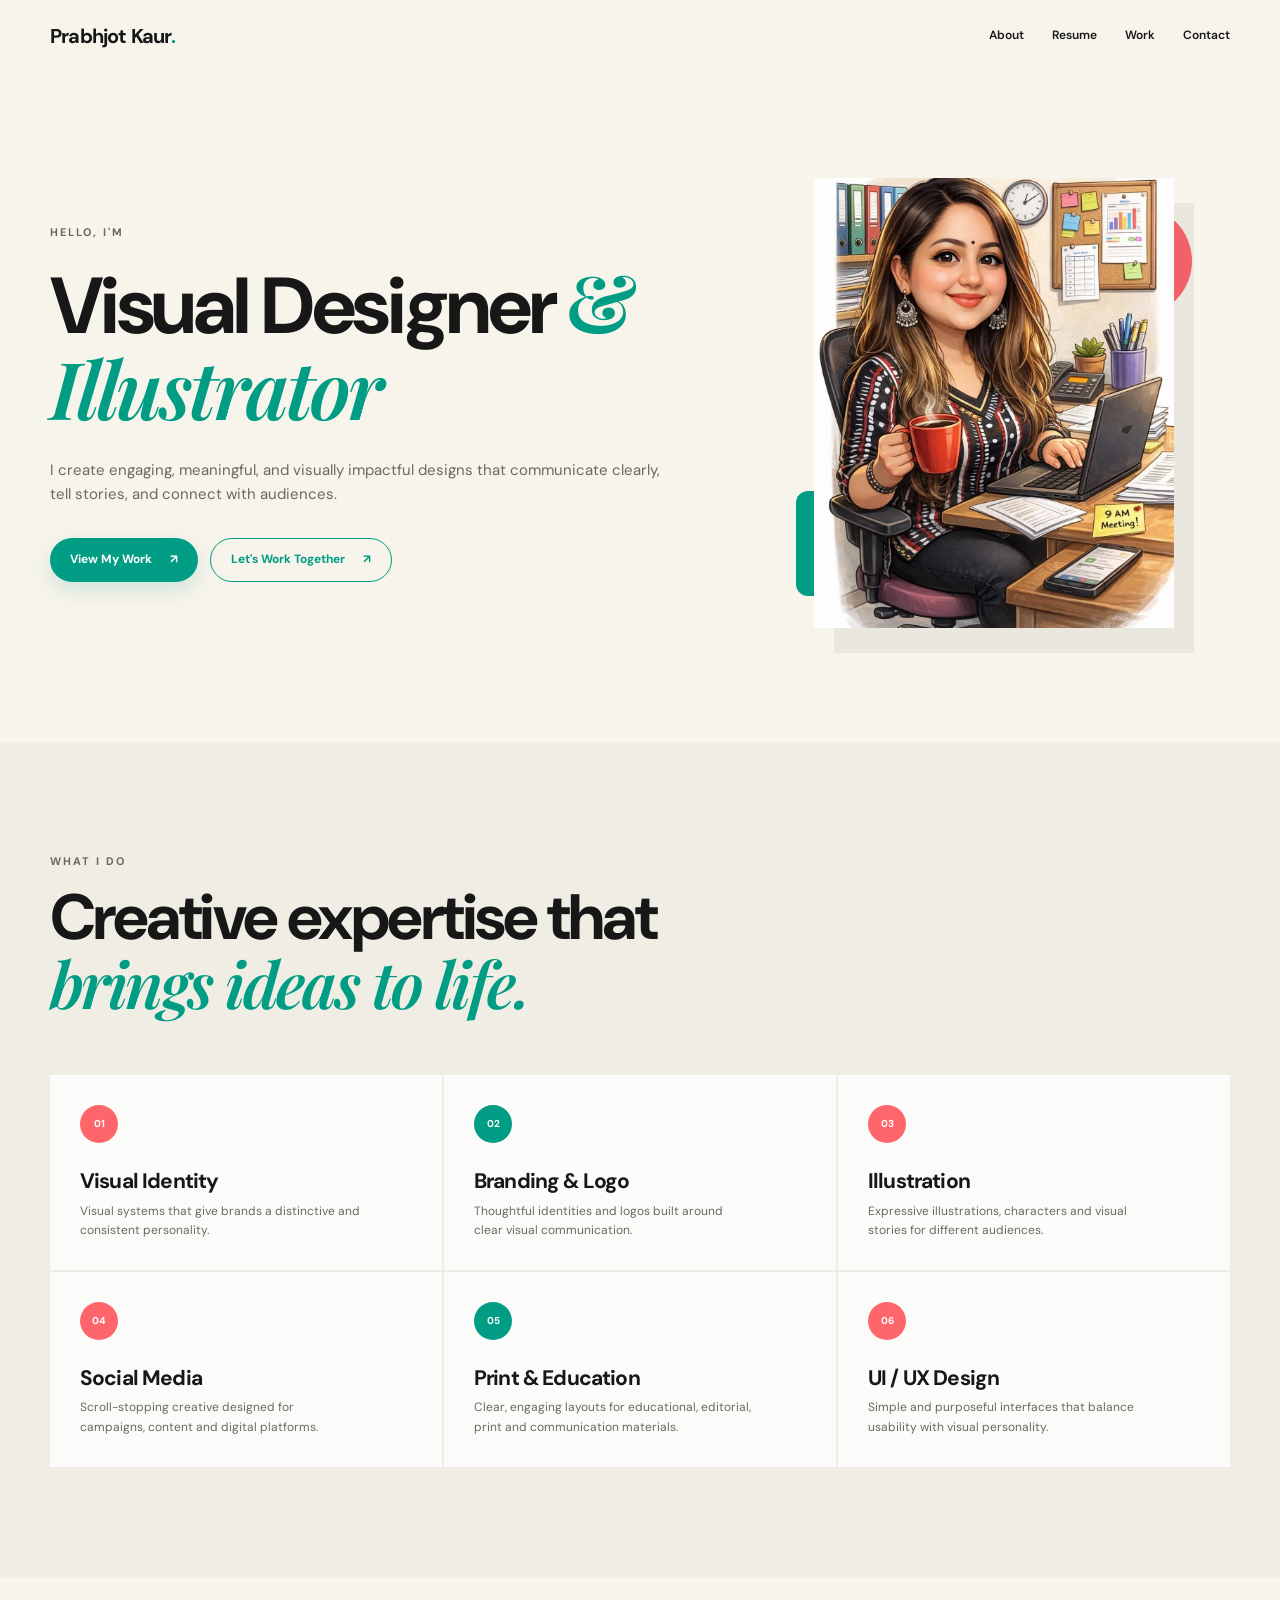
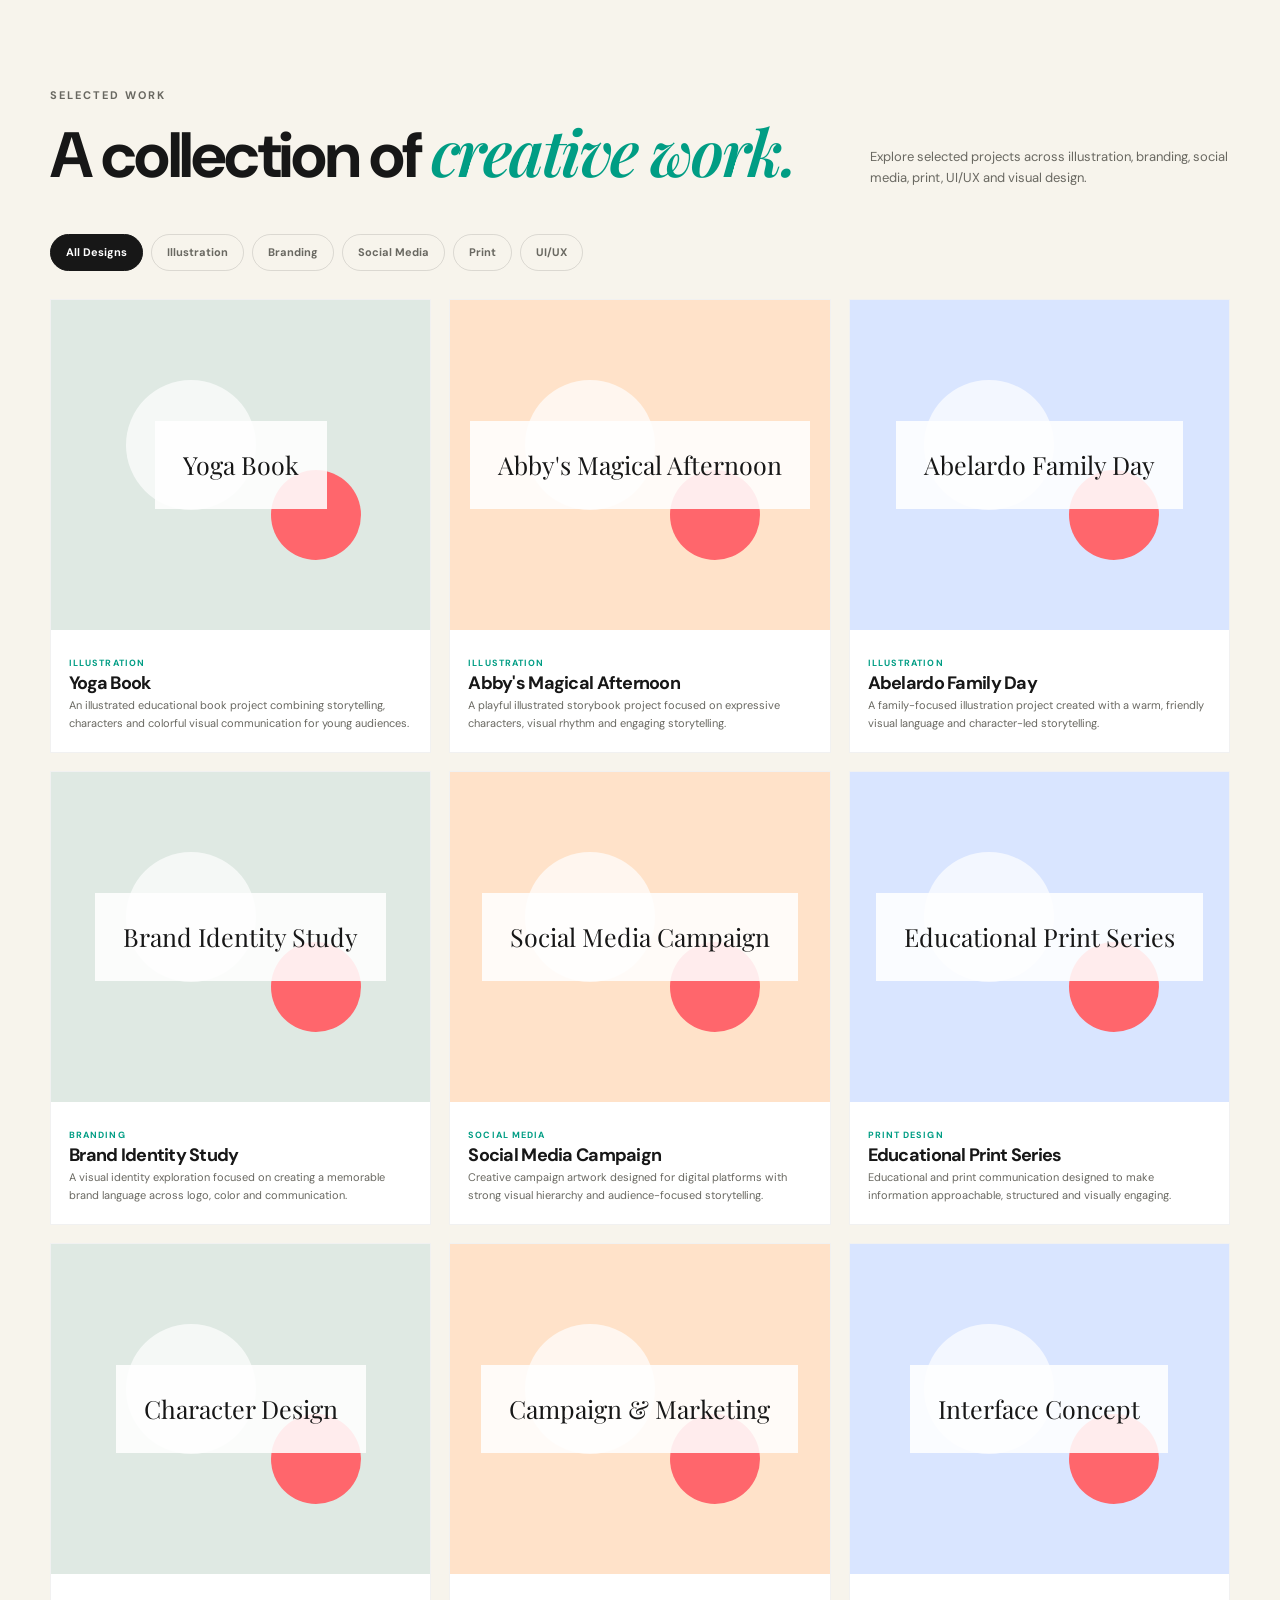
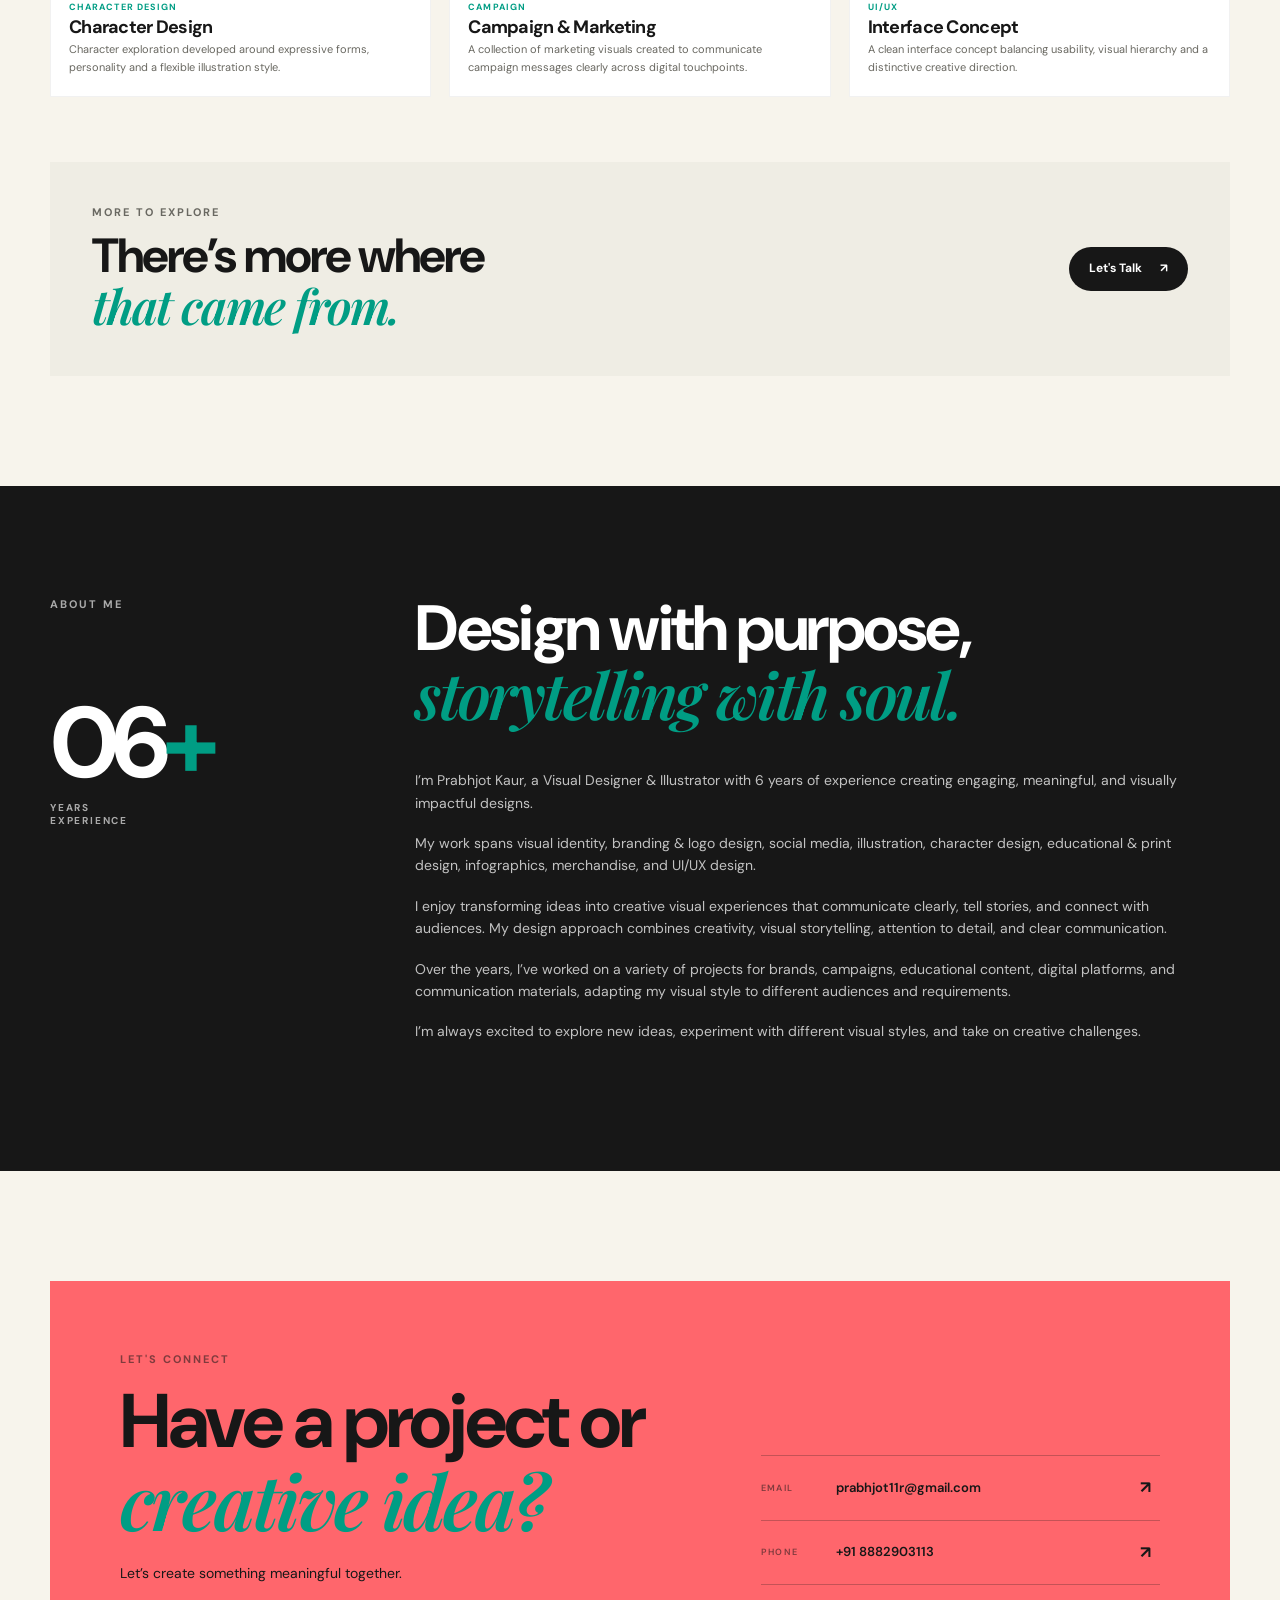
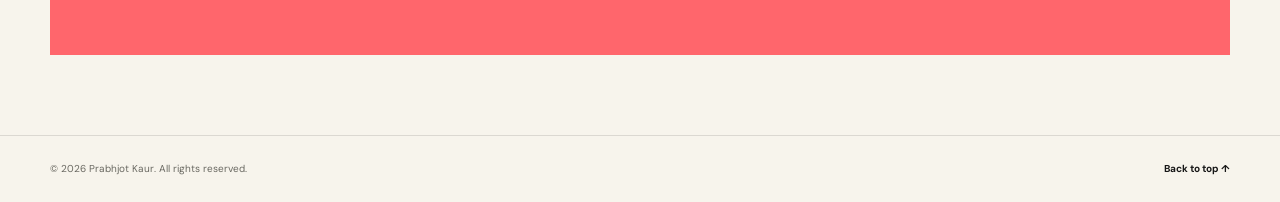
==== index.html @ 774aa6bb "Remove original image and PDF assets" ====
<!doctype html>
<html lang="en">
  <head>
    <meta charset="UTF-8" />
    <meta name="viewport" content="width=device-width, initial-scale=1.0" />
    <meta
      name="description"
      content="Prabhjot Kaur — Visual Designer & Illustrator with 6 years of experience in branding, illustration, social media, print and UI/UX design."
    />
    <meta name="theme-color" content="#f7f4ec" />
    <title>Prabhjot Kaur — Visual Designer & Illustrator</title>
    <link rel="preconnect" href="https://fonts.googleapis.com" />
    <link rel="preconnect" href="https://fonts.gstatic.com" crossorigin />
    <link
      href="https://fonts.googleapis.com/css2?family=DM+Sans:wght@400;500;600;700&family=Playfair+Display:ital,wght@0,600;0,700;1,600;1,700&display=swap"
      rel="stylesheet"
    />
    <link rel="stylesheet" href="css/style.css" />
  </head>
  <body>
    <header class="site-header" id="">
      <div class="container nav-wrap">
        <a class="brand" href="/" aria-label="Prabhjot Kaur home"
          >Prabhjot Kaur<span>.</span></a
        >
        <button
          class="menu-toggle"
          aria-label="Open menu"
          aria-expanded="false"
        >
          <span></span><span></span>
        </button>
        <nav class="main-nav" aria-label="Main navigation">
          <a href="#about">About</a>
          <a href="#services">Resume</a>
          <a href="portfolio.html">Work</a>
          <a href="#contact">Contact</a>
        </nav>
      </div>
    </header>

    <main>
      <section class="hero" id="top">
        <div class="container hero-grid">
          <div class="hero-copy reveal">
            <p class="eyebrow">HELLO, I'M</p>
            <h1>
              Visual Designer <span>&amp;</span><br /><em>Illustrator</em>
            </h1>
            <p class="hero-lead">
              I create engaging, meaningful, and visually impactful designs that
              communicate clearly, tell stories, and connect with audiences.
            </p>
            <div class="hero-actions">
              <a class="btn btn-primary" href="#work"
                >View My Work <span>↗</span></a
              >
              <a class="btn btn-outline" href="#contact"
                >Let's Work Together <span>↗</span></a
              >
            </div>
          </div>

          <div class="hero-art reveal">
            <div class="art-shape art-circle"></div>
            <div class="art-shape art-square"></div>
            <div class="art-frame">
              <div class="portrait-placeholder">
                <img
                  src="./assets/images/Other/self-image.webp"
                  alt="Prabhjot Kaur"
                  class="hero-profile-image"
                />
              </div>
            </div>
          </div>
        </div>
      </section>

      <section class="services section" id="services">
        <div class="container">
          <div class="section-heading reveal">
            <p class="eyebrow">WHAT I DO</p>
            <h2>Creative expertise that<br /><em>brings ideas to life.</em></h2>
          </div>
          <div class="service-grid">
            <article class="service-card reveal">
              <div class="service-icon">01</div>
              <h3>Visual Identity</h3>
              <p>
                Visual systems that give brands a distinctive and consistent
                personality.
              </p>
            </article>
            <article class="service-card reveal">
              <div class="service-icon">02</div>
              <h3>Branding &amp; Logo</h3>
              <p>
                Thoughtful identities and logos built around clear visual
                communication.
              </p>
            </article>
            <article class="service-card reveal">
              <div class="service-icon">03</div>
              <h3>Illustration</h3>
              <p>
                Expressive illustrations, characters and visual stories for
                different audiences.
              </p>
            </article>
            <article class="service-card reveal">
              <div class="service-icon">04</div>
              <h3>Social Media</h3>
              <p>
                Scroll-stopping creative designed for campaigns, content and
                digital platforms.
              </p>
            </article>
            <article class="service-card reveal">
              <div class="service-icon">05</div>
              <h3>Print &amp; Education</h3>
              <p>
                Clear, engaging layouts for educational, editorial, print and
                communication materials.
              </p>
            </article>
            <article class="service-card reveal">
              <div class="service-icon">06</div>
              <h3>UI / UX Design</h3>
              <p>
                Simple and purposeful interfaces that balance usability with
                visual personality.
              </p>
            </article>
          </div>
        </div>
      </section>

      <section class="work section" id="work">
        <div class="container">
          <div class="work-head reveal">
            <div class="section-heading">
              <p class="eyebrow">SELECTED WORK</p>
              <h2>A collection of <em>creative work.</em></h2>
            </div>
            <p class="work-intro">
              Explore selected projects across illustration, branding, social
              media, print, UI/UX and visual design.
            </p>
          </div>

          <div
            class="filter-bar reveal"
            role="tablist"
            aria-label="Portfolio categories"
          >
            <button class="filter-btn active" data-filter="all">
              All Designs
            </button>
            <button class="filter-btn" data-filter="illustration">
              Illustration
            </button>
            <button class="filter-btn" data-filter="branding">Branding</button>
            <button class="filter-btn" data-filter="social">
              Social Media
            </button>
            <button class="filter-btn" data-filter="print">Print</button>
            <button class="filter-btn" data-filter="uiux">UI/UX</button>
          </div>

          <div class="project-grid" id="projectGrid"></div>

          <div class="more-work">
            <div class="more-work-copy">
              <p class="eyebrow">MORE TO EXPLORE</p>
              <h3>There’s more where<br /><em>that came from.</em></h3>
            </div>
            <a href="#contact" class="btn btn-dark"
              >Let's Talk <span>↗</span></a
            >
          </div>
        </div>
      </section>

      <section class="about section" id="about">
        <div class="container about-grid">
          <div class="about-label reveal">
            <p class="eyebrow">ABOUT ME</p>
            <div class="about-number">
              06<span>+</span><small>YEARS<br />EXPERIENCE</small>
            </div>
          </div>
          <div class="about-copy reveal">
            <h2>Design with purpose,<br /><em>storytelling with soul.</em></h2>
            <p>
              I’m Prabhjot Kaur, a Visual Designer &amp; Illustrator with 6
              years of experience creating engaging, meaningful, and visually
              impactful designs.
            </p>
            <p>
              My work spans visual identity, branding &amp; logo design, social
              media, illustration, character design, educational &amp; print
              design, infographics, merchandise, and UI/UX design.
            </p>
            <p>
              I enjoy transforming ideas into creative visual experiences that
              communicate clearly, tell stories, and connect with audiences. My
              design approach combines creativity, visual storytelling,
              attention to detail, and clear communication.
            </p>
            <p>
              Over the years, I’ve worked on a variety of projects for brands,
              campaigns, educational content, digital platforms, and
              communication materials, adapting my visual style to different
              audiences and requirements.
            </p>
            <p>
              I’m always excited to explore new ideas, experiment with different
              visual styles, and take on creative challenges.
            </p>
          </div>
        </div>
      </section>

      <section class="contact section" id="contact">
        <div class="container contact-box reveal">
          <div>
            <p class="eyebrow">LET'S CONNECT</p>
            <h2>Have a project or<br /><em>creative idea?</em></h2>
            <p>Let’s create something meaningful together.</p>
          </div>
          <div class="contact-details">
            <a href="mailto:prabhjot11r@gmail.com" class="contact-link">
              <span>Email</span>
              prabhjot11r@gmail.com <b>↗</b>
            </a>
            <a href="tel:+918882903113" class="contact-link">
              <span>Phone</span>
              +91 8882903113 <b>↗</b>
            </a>
          </div>
        </div>
      </section>
    </main>

    <footer class="site-footer">
      <div class="container footer-wrap">
        <p>© <span id="year"></span> Prabhjot Kaur. All rights reserved.</p>
        <a href="#top">Back to top ↑</a>
      </div>
    </footer>

    <div class="project-modal" id="projectModal" aria-hidden="true">
      <div class="modal-backdrop" data-close-modal></div>
      <article
        class="modal-panel"
        role="dialog"
        aria-modal="true"
        aria-labelledby="modalTitle"
      >
        <button class="modal-close" aria-label="Close project">×</button>
        <div class="modal-image" id="modalImage"></div>
        <div class="modal-content">
          <p class="eyebrow" id="modalCategory"></p>
          <h2 id="modalTitle"></h2>
          <p id="modalDescription"></p>
        </div>
      </article>
    </div>

    <script src="js/script.js"></script>
  </body>
</html>
---- css/style.css ----
:root {
  --paper: #f7f4ec;
  --paper-2: #efede4;
  --ink: #171717;
  --muted: #696861;
  --teal: #009d84;
  --teal-dark: #007b69;
  --coral: #ff666c;
  --line: rgba(23, 23, 23, 0.12);
  --white: #fff;
  --radius: 4px;
  --container: 1180px;
}

* {
  box-sizing: border-box;
  margin: 0;
  padding: 0;
}
html {
  scroll-behavior: smooth;
}
body {
  background: var(--paper);
  color: var(--ink);
  font-family: "DM Sans", sans-serif;
  line-height: 1.6;
  overflow-x: hidden;
}
a {
  color: inherit;
  text-decoration: none;
}
button {
  font: inherit;
}
.container {
  width: min(calc(100% - 48px), var(--container));
  margin-inline: auto;
}
.section {
  padding: 110px 0;
}
.eyebrow {
  font-size: 11px;
  letter-spacing: 0.18em;
  font-weight: 700;
  color: var(--muted);
}
em {
  color: var(--teal);
  font-family: "Playfair Display", serif;
  font-weight: 600;
}
h1,
h2,
h3 {
  line-height: 1.02;
  letter-spacing: -0.04em;
}

.site-header {
  position: sticky;
  top: 0;
  z-index: 50;
  background: rgba(247, 244, 236, 0.92);
  backdrop-filter: blur(12px);
  border-bottom: 1px solid transparent;
  transition: 0.25s ease;
}
.site-header.scrolled {
  border-color: var(--line);
}
.nav-wrap {
  min-height: 72px;
  display: flex;
  align-items: center;
  justify-content: space-between;
}
.brand {
  font-size: 20px;
  font-weight: 700;
  letter-spacing: -0.04em;
}
.brand span {
  color: var(--teal);
}
.main-nav {
  display: flex;
  gap: 28px;
}
.main-nav a {
  font-size: 12px;
  font-weight: 600;
  position: relative;
}
.main-nav a::after {
  content: "";
  position: absolute;
  left: 0;
  bottom: -6px;
  width: 0;
  height: 2px;
  background: var(--teal);
  transition: width 0.25s ease;
}
.main-nav a:hover::after {
  width: 100%;
}
.menu-toggle {
  display: none;
  border: 0;
  background: transparent;
}

.hero {
  padding: 95px 0 105px;
  overflow: hidden;
}
.hero-grid {
  display: grid;
  grid-template-columns: 1.15fr 0.85fr;
  align-items: center;
  gap: 70px;
}
.hero-copy h1 {
  font-size: clamp(48px, 6.2vw, 82px);
  margin: 18px 0 24px;
}
.hero-copy h1 span {
  font-family: "Playfair Display", serif;
  color: var(--teal);
}
.hero-lead {
  max-width: 620px;
  color: var(--muted);
  font-size: 15px;
}
.hero-actions {
  display: flex;
  gap: 12px;
  margin-top: 32px;
  flex-wrap: wrap;
}
.btn {
  display: inline-flex;
  align-items: center;
  justify-content: center;
  gap: 18px;
  min-height: 44px;
  padding: 0 20px;
  border-radius: 999px;
  font-size: 12px;
  font-weight: 700;
  transition:
    transform 0.25s ease,
    background 0.25s ease,
    color 0.25s ease,
    box-shadow 0.25s ease;
}
.btn:hover {
  transform: translateY(-2px);
}
.btn-primary {
  background: var(--teal);
  color: white;
  box-shadow: 0 8px 20px rgba(0, 157, 132, 0.16);
}
.btn-primary:hover {
  background: var(--teal-dark);
}
.btn-outline {
  border: 1px solid var(--teal);
  color: var(--teal);
}
.btn-outline:hover {
  background: var(--teal);
  color: white;
}
.btn-dark {
  background: var(--ink);
  color: white;
}

.hero-art {
  min-height: 470px;
  position: relative;
  display: grid;
  place-items: center;
}
/* .art-frame {
  width: min(330px, 78%);
  aspect-ratio: 4/5;
  background: #ddd5c6;
  position: relative;
  z-index: 2;
  box-shadow: 20px 25px 0 rgba(23, 23, 23, 0.06);
} */

.art-frame {
  width: min(360px, 82%);
  aspect-ratio: 4 / 5;
  background: #ddd5c6;
  position: relative;
  z-index: 2;
  overflow: hidden;
  box-shadow: 20px 25px 0 rgba(23, 23, 23, 0.06);
}

/* .portrait-placeholder {
  width: 100%;
  height: 100%;
  display: grid;
  place-items: center;
  background: linear-gradient(150deg, #e4dfd2 0%, #c9c4b6 100%);
  color: rgba(23, 23, 23, 0.38);
  font-size: 74px;
  font-family: "Playfair Display", serif;
} */

.portrait-placeholder {
  width: 100%;
  height: 100%;
  position: relative;
  overflow: hidden;
  background: #e4dfd2;
}

.hero-profile-image {
  width: 100%;
  height: 100%;
  display: block;
  object-fit: cover;
  object-position: center center;
}

.art-shape {
  position: absolute;
  z-index: 1;
}
.art-circle {
  width: 110px;
  height: 110px;
  border-radius: 50%;
  background: var(--coral);
  top: 8%;
  right: 8%;
}
.art-square {
  width: 105px;
  height: 105px;
  background: var(--teal);
  bottom: 9%;
  left: 8%;
  border-radius: 12px 12px 35px 12px;
}

.section-heading h2 {
  font-size: clamp(38px, 5vw, 64px);
  margin-top: 14px;
}
.services {
  background: var(--paper-2);
}
.service-grid {
  margin-top: 55px;
  display: grid;
  grid-template-columns: repeat(3, 1fr);
  gap: 2px;
}
.service-card {
  background: rgba(255, 255, 255, 0.78);
  padding: 30px;
  min-height: 190px;
}
.service-icon {
  width: 38px;
  height: 38px;
  display: grid;
  place-items: center;
  background: var(--coral);
  color: white;
  border-radius: 50%;
  font-size: 10px;
  font-weight: 700;
  margin-bottom: 28px;
}
.service-card:nth-child(3n + 2) .service-icon {
  background: var(--teal);
}
.service-card h3 {
  font-size: 21px;
  margin-bottom: 9px;
}
.service-card p {
  color: var(--muted);
  font-size: 12px;
  max-width: 280px;
}

.work-head {
  display: flex;
  align-items: end;
  justify-content: space-between;
  gap: 40px;
}
.work-intro {
  color: var(--muted);
  max-width: 360px;
  font-size: 13px;
}
.filter-bar {
  display: flex;
  gap: 8px;
  flex-wrap: wrap;
  margin: 45px 0 28px;
}
.filter-btn {
  border: 1px solid var(--line);
  background: transparent;
  color: var(--muted);
  border-radius: 999px;
  padding: 9px 15px;
  font-size: 11px;
  font-weight: 700;
  cursor: pointer;
  transition: 0.2s ease;
}
.filter-btn:hover,
.filter-btn.active {
  background: var(--ink);
  border-color: var(--ink);
  color: white;
}

.project-grid {
  display: grid;
  grid-template-columns: repeat(3, 1fr);
  gap: 18px;
}
.project-card {
  background: white;
  cursor: pointer;
  overflow: hidden;
  border: 1px solid rgba(23, 23, 23, 0.06);
  transition:
    transform 0.3s ease,
    box-shadow 0.3s ease;
}
.project-card:hover {
  transform: translateY(-5px);
  box-shadow: 0 18px 35px rgba(23, 23, 23, 0.08);
}
.project-visual {
  aspect-ratio: 1.15 / 1;
  display: grid;
  place-items: center;
  position: relative;
  overflow: hidden;
  background: #dfe9e3;
}
.project-card:nth-child(3n + 2) .project-visual {
  background: #ffe2c9;
}
.project-card:nth-child(3n + 3) .project-visual {
  background: #d9e5ff;
}
.project-visual::before,
.project-visual::after {
  content: "";
  position: absolute;
  border-radius: 50%;
}
.project-visual::before {
  width: 130px;
  height: 130px;
  background: rgba(255, 255, 255, 0.7);
  transform: translate(-50px, -20px);
}
.project-visual::after {
  width: 90px;
  height: 90px;
  background: var(--coral);
  transform: translate(75px, 50px);
}
.project-mark {
  position: relative;
  z-index: 2;
  background: rgba(255, 255, 255, 0.88);
  padding: 24px 28px;
  text-align: center;
  font-family: "Playfair Display", serif;
  font-size: 25px;
}
.project-info {
  padding: 18px 18px 20px;
}
.project-info h3 {
  font-size: 18px;
  margin-bottom: 5px;
}
.project-info p {
  color: var(--muted);
  font-size: 11px;
}
.project-category {
  color: var(--teal);
  text-transform: uppercase;
  letter-spacing: 0.12em;
  font-size: 9px;
  font-weight: 700;
}

.more-work {
  margin-top: 65px;
  padding: 42px;
  background: var(--paper-2);
  display: flex;
  align-items: center;
  justify-content: space-between;
  gap: 30px;
}
.more-work h3 {
  font-size: clamp(30px, 4vw, 48px);
  margin-top: 10px;
}

.about {
  background: var(--ink);
  color: white;
}
.about-grid {
  display: grid;
  grid-template-columns: 0.35fr 1fr;
  gap: 80px;
}
.about .eyebrow {
  color: #aaa;
}
.about-number {
  margin-top: 90px;
  font-size: 100px;
  font-weight: 700;
  line-height: 0.8;
  letter-spacing: -0.08em;
}
.about-number span {
  color: var(--teal);
}
.about-number small {
  display: block;
  font-size: 10px;
  letter-spacing: 0.18em;
  line-height: 1.3;
  margin-top: 18px;
  color: #aaa;
}
.about-copy h2 {
  font-size: clamp(40px, 5vw, 65px);
  margin-bottom: 38px;
}
.about-copy p {
  color: #c2c2c2;
  font-size: 14px;
  max-width: 800px;
  margin-bottom: 18px;
}

.contact {
  padding-bottom: 80px;
}
.contact-box {
  background: var(--coral);
  padding: 70px;
  display: grid;
  grid-template-columns: 1fr 0.7fr;
  gap: 70px;
  align-items: end;
}
.contact-box .eyebrow {
  color: rgba(23, 23, 23, 0.55);
}
.contact-box h2 {
  font-size: clamp(45px, 6vw, 76px);
  margin: 15px 0 18px;
}
.contact-box > div:first-child > p:last-child {
  font-size: 14px;
}
.contact-details {
  border-top: 1px solid rgba(23, 23, 23, 0.25);
}
.contact-link {
  display: grid;
  grid-template-columns: 60px 1fr 20px;
  gap: 15px;
  align-items: center;
  padding: 18px 0;
  border-bottom: 1px solid rgba(23, 23, 23, 0.25);
  font-size: 13px;
  font-weight: 600;
}
.contact-link span {
  font-size: 9px;
  text-transform: uppercase;
  letter-spacing: 0.15em;
  color: rgba(23, 23, 23, 0.55);
}
.contact-link b {
  font-size: 17px;
}

.site-footer {
  background: var(--paper);
  border-top: 1px solid var(--line);
  padding: 25px 0;
}
.footer-wrap {
  display: flex;
  justify-content: space-between;
  gap: 20px;
  font-size: 10px;
  color: var(--muted);
}
.footer-wrap a {
  color: var(--ink);
  font-weight: 700;
}

.project-modal {
  position: fixed;
  inset: 0;
  z-index: 100;
  display: none;
}
.project-modal.open {
  display: block;
}
.modal-backdrop {
  position: absolute;
  inset: 0;
  background: rgba(0, 0, 0, 0.6);
  backdrop-filter: blur(5px);
}
.modal-panel {
  position: absolute;
  left: 50%;
  top: 50%;
  transform: translate(-50%, -48%);
  width: min(900px, calc(100% - 32px));
  max-height: calc(100vh - 40px);
  overflow: auto;
  background: var(--paper);
  box-shadow: 0 30px 80px rgba(0, 0, 0, 0.3);
}
.modal-close {
  position: absolute;
  right: 16px;
  top: 12px;
  z-index: 3;
  width: 38px;
  height: 38px;
  border: 0;
  border-radius: 50%;
  background: white;
  cursor: pointer;
  font-size: 25px;
}
.modal-image {
  min-height: 350px;
  display: grid;
  place-items: center;
  background: #dfe9e3;
}
.modal-image .project-mark {
  font-size: 48px;
  padding: 40px 55px;
}
.modal-content {
  padding: 35px;
}
.modal-content h2 {
  font-size: 42px;
  margin: 10px 0 15px;
}
.modal-content p:last-child {
  color: var(--muted);
  max-width: 650px;
}

.reveal {
  opacity: 0;
  transform: translateY(22px);
  transition:
    opacity 0.7s ease,
    transform 0.7s ease;
}
.reveal.visible {
  opacity: 1;
  transform: none;
}

body.modal-open {
  overflow: hidden;
}

@media (max-width: 900px) {
  .hero-grid {
    grid-template-columns: 1fr;
    gap: 30px;
  }
  .hero-art {
    min-height: 360px;
  }
  .service-grid {
    grid-template-columns: repeat(2, 1fr);
  }
  .project-grid {
    grid-template-columns: repeat(2, 1fr);
  }
  .about-grid {
    grid-template-columns: 1fr;
    gap: 35px;
  }
  .about-number {
    margin-top: 20px;
    font-size: 72px;
  }
  .contact-box {
    padding: 45px;
    grid-template-columns: 1fr;
    gap: 45px;
  }
}

@media (max-width: 650px) {
  .container {
    width: min(calc(100% - 30px), var(--container));
  }
  .section {
    padding: 75px 0;
  }
  .nav-wrap {
    min-height: 64px;
  }
  .menu-toggle {
    display: grid;
    gap: 5px;
    padding: 8px;
    cursor: pointer;
  }
  .menu-toggle span {
    width: 24px;
    height: 2px;
    background: var(--ink);
    transition: 0.2s;
  }
  .main-nav {
    position: absolute;
    top: 64px;
    left: 15px;
    right: 15px;
    padding: 20px;
    display: grid;
    gap: 17px;
    background: var(--paper);
    border: 1px solid var(--line);
    box-shadow: 0 15px 30px rgba(0, 0, 0, 0.08);
    transform: translateY(-15px);
    opacity: 0;
    pointer-events: none;
    transition: 0.2s ease;
  }
  .main-nav.open {
    transform: none;
    opacity: 1;
    pointer-events: auto;
  }
  .hero {
    padding: 70px 0 75px;
  }
  .hero-copy h1 {
    font-size: 50px;
  }
  .hero-art {
    min-height: 340px;
  }
  .art-frame {
    width: min(280px, 78vw);
    aspect-ratio: 4 / 5;
  }
  .art-circle {
    width: 75px;
    height: 75px;
  }
  .art-square {
    width: 70px;
    height: 70px;
  }
  .service-grid,
  .project-grid {
    grid-template-columns: 1fr;
  }
  .work-head {
    display: block;
  }
  .work-intro {
    margin-top: 20px;
  }
  .filter-bar {
    flex-wrap: nowrap;
    overflow-x: auto;
    padding-bottom: 5px;
  }
  .filter-btn {
    flex: 0 0 auto;
  }
  .more-work {
    padding: 30px;
    align-items: flex-start;
    flex-direction: column;
  }
  .about-copy h2 {
    margin-bottom: 28px;
  }
  .contact-box {
    padding: 35px 25px;
  }
  .contact-link {
    grid-template-columns: 50px 1fr 15px;
    font-size: 11px;
  }
  .footer-wrap {
    flex-direction: column;
  }
  .modal-panel {
    max-height: calc(100vh - 20px);
  }
  .modal-image {
    min-height: 240px;
  }
  .modal-content h2 {
    font-size: 32px;
  }
}
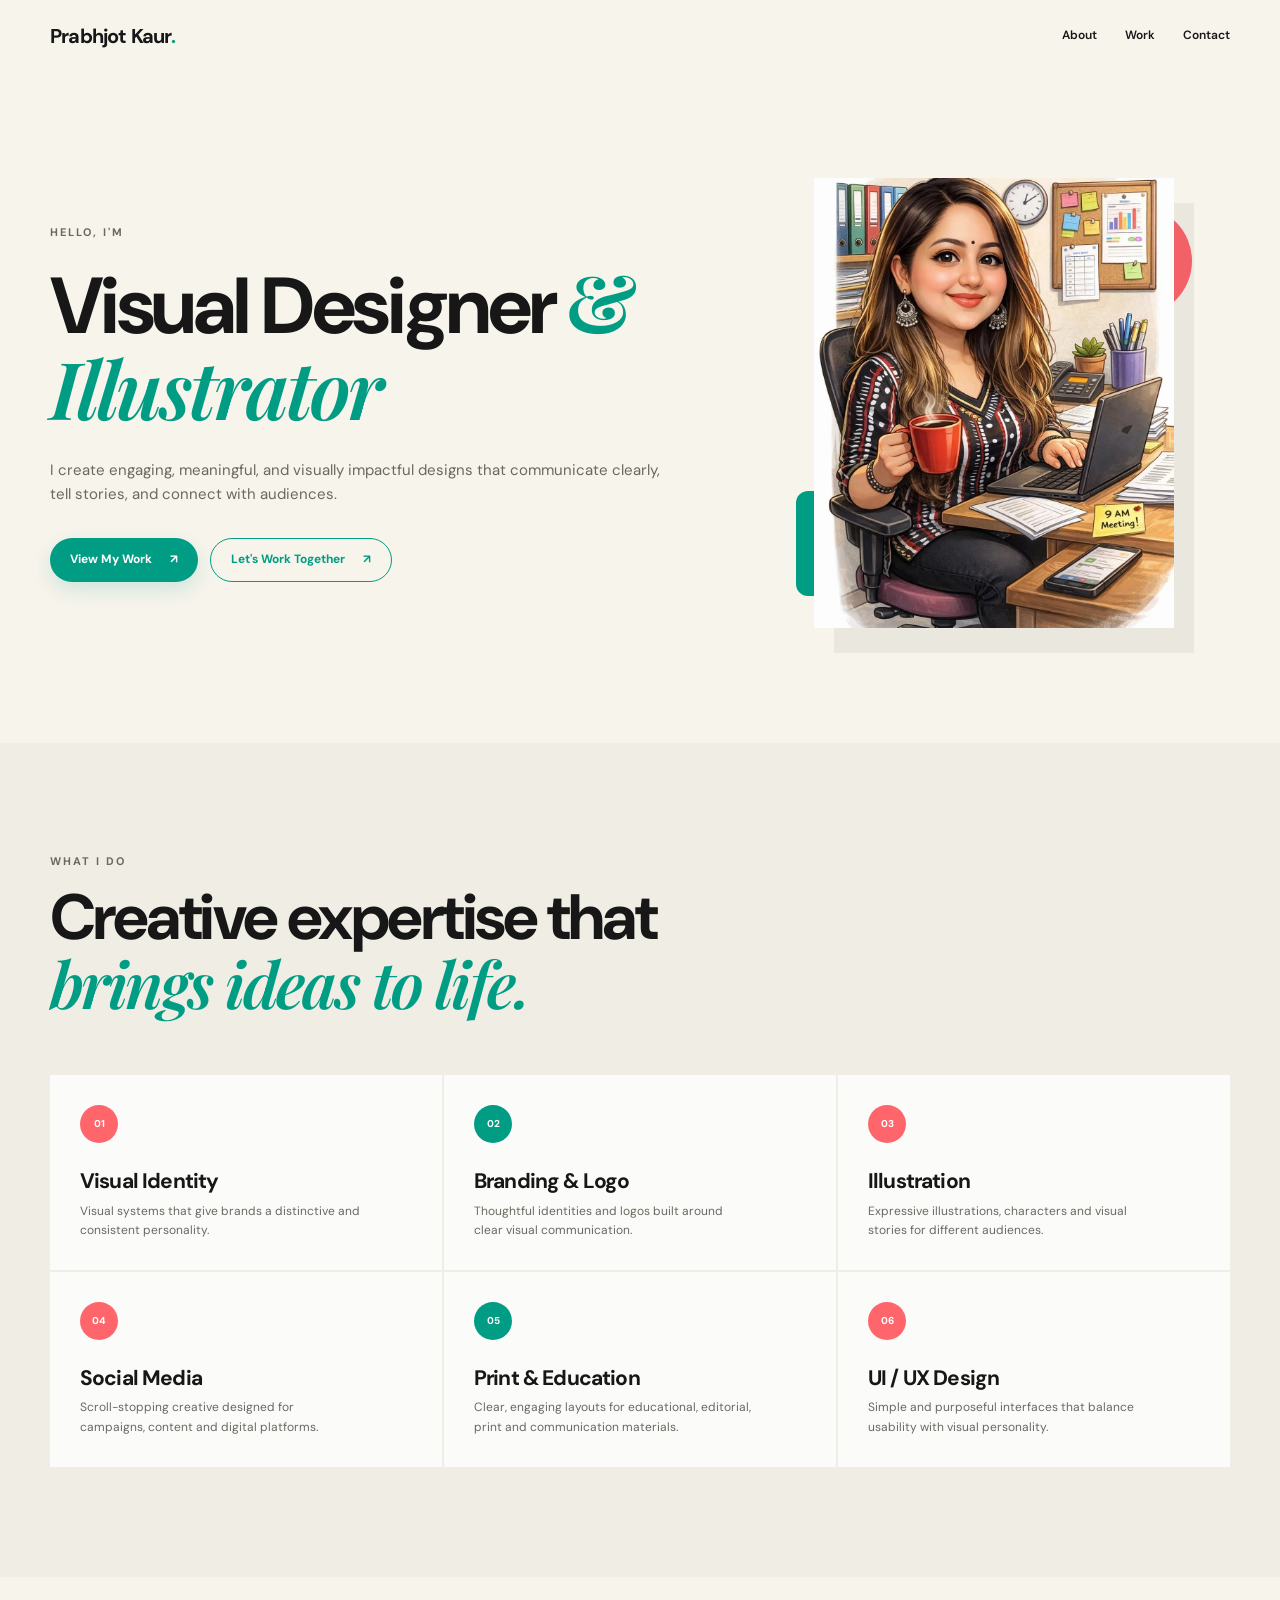
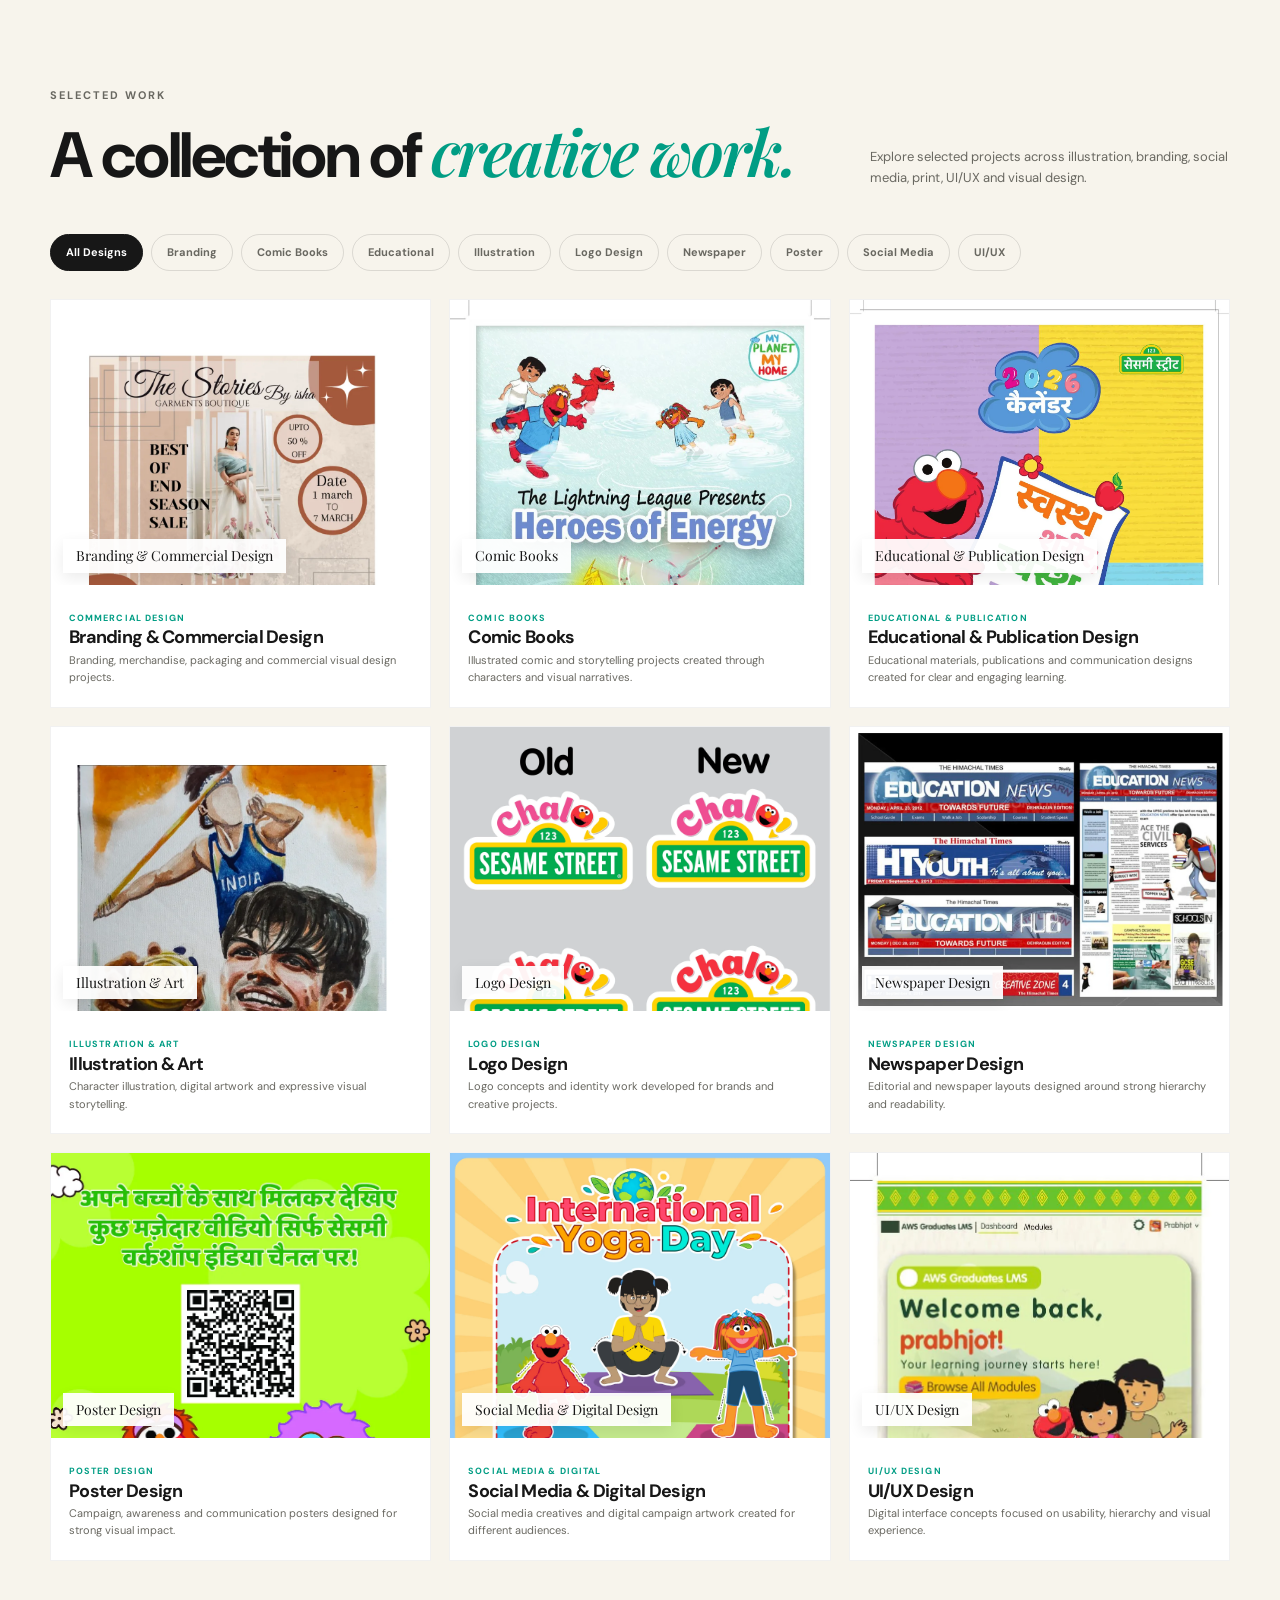
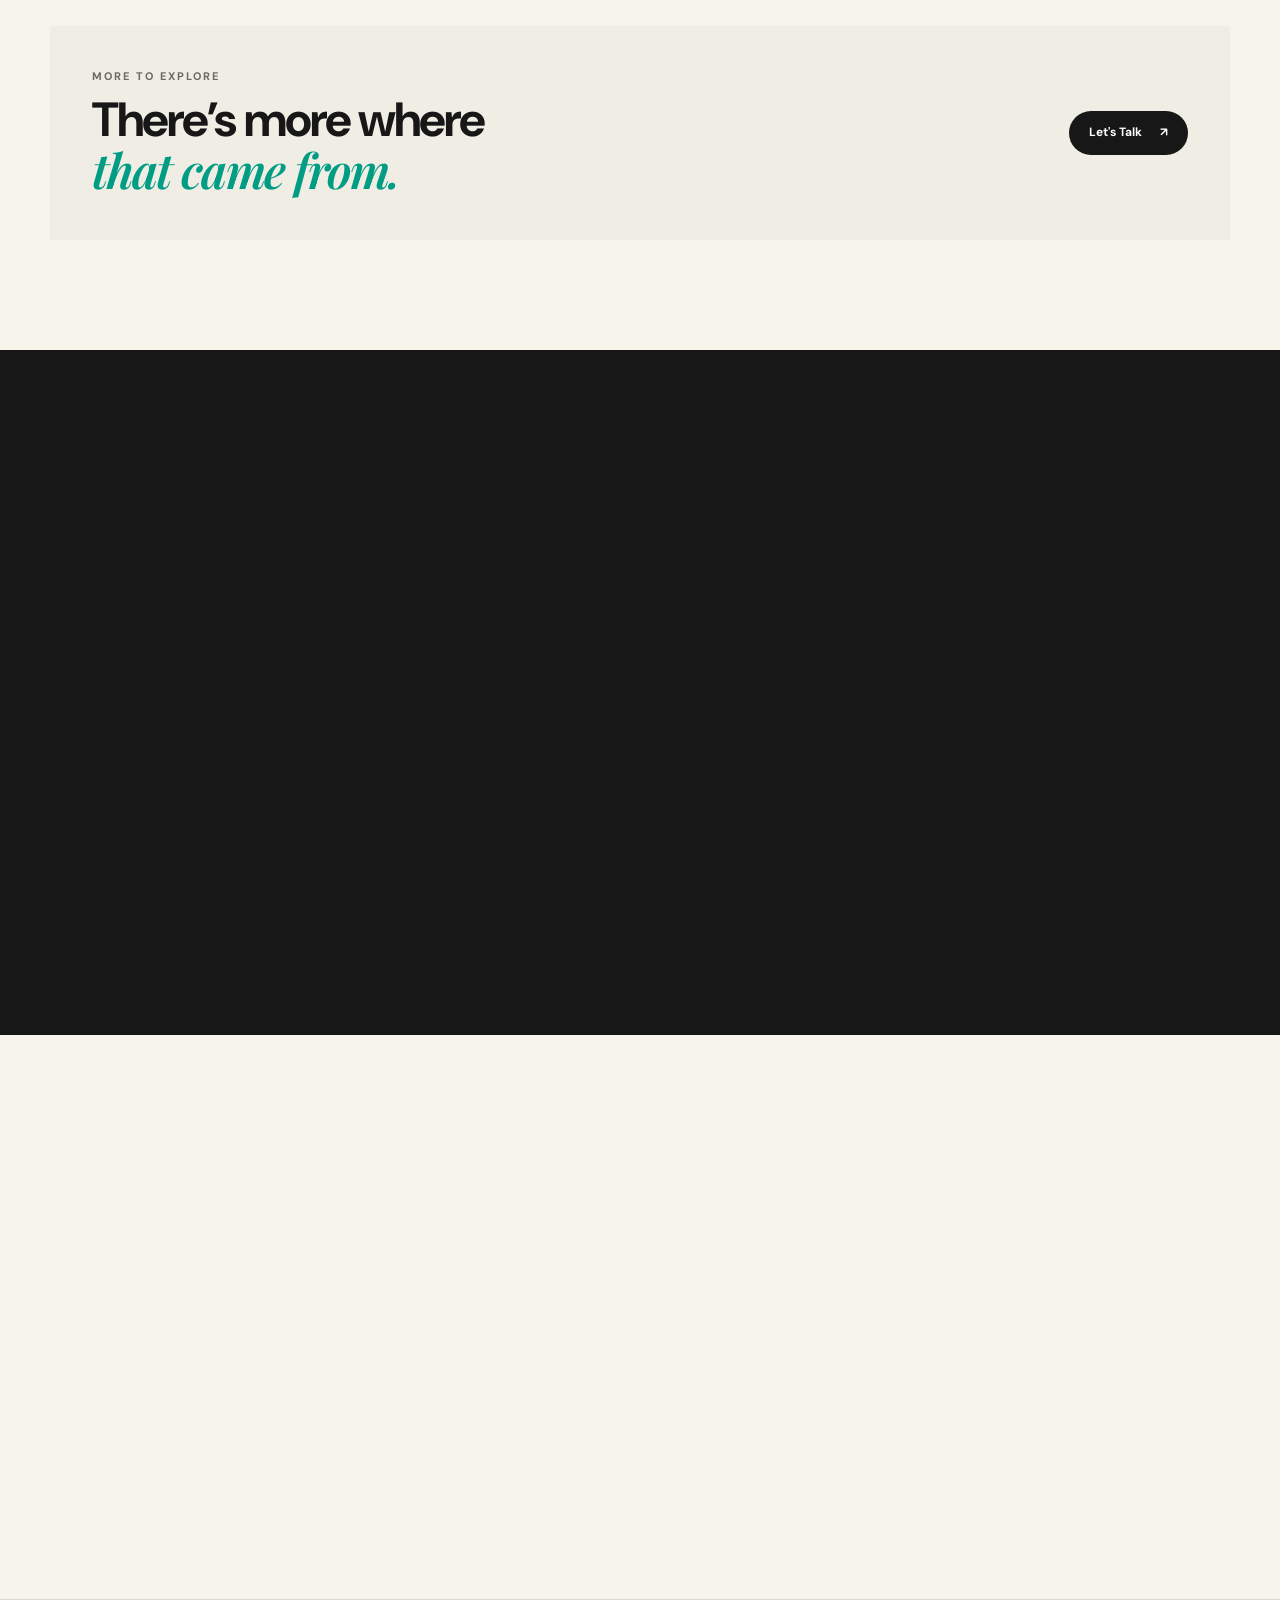
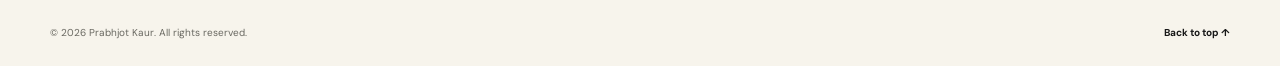
==== commit ea641d47: "added all the images" ====
--- a/index.html
+++ b/index.html
@@ -20,7 +20,7 @@
   <body>
     <header class="site-header" id="">
       <div class="container nav-wrap">
-        <a class="brand" href="/" aria-label="Prabhjot Kaur home"
+        <a class="brand" href="index.html" aria-label="Prabhjot Kaur home"
           >Prabhjot Kaur<span>.</span></a
         >
         <button
@@ -32,7 +32,6 @@
         </button>
         <nav class="main-nav" aria-label="Main navigation">
           <a href="#about">About</a>
-          <a href="#services">Resume</a>
           <a href="portfolio.html">Work</a>
           <a href="#contact">Contact</a>
         </nav>
@@ -157,14 +156,31 @@
             <button class="filter-btn active" data-filter="all">
               All Designs
             </button>
+
+            <button class="filter-btn" data-filter="branding">Branding</button>
+
+            <button class="filter-btn" data-filter="comic">Comic Books</button>
+
+            <button class="filter-btn" data-filter="education">
+              Educational
+            </button>
+
             <button class="filter-btn" data-filter="illustration">
               Illustration
             </button>
-            <button class="filter-btn" data-filter="branding">Branding</button>
+
+            <button class="filter-btn" data-filter="logo">Logo Design</button>
+
+            <button class="filter-btn" data-filter="newspaper">
+              Newspaper
+            </button>
+
+            <button class="filter-btn" data-filter="poster">Poster</button>
+
             <button class="filter-btn" data-filter="social">
               Social Media
             </button>
-            <button class="filter-btn" data-filter="print">Print</button>
+
             <button class="filter-btn" data-filter="uiux">UI/UX</button>
           </div>
 
--- a/css/style.css
+++ b/css/style.css
@@ -470,7 +470,8 @@
   padding-bottom: 80px;
 }
 .contact-box {
-  background: var(--coral);
+  background: var(--teal);
+  color: var(--white);
   padding: 70px;
   display: grid;
   grid-template-columns: 1fr 0.7fr;
@@ -478,17 +479,23 @@
   align-items: end;
 }
 .contact-box .eyebrow {
-  color: rgba(23, 23, 23, 0.55);
+  color: rgba(255, 255, 255, 0.7);
 }
 .contact-box h2 {
+  color: var(--white);
   font-size: clamp(45px, 6vw, 76px);
   margin: 15px 0 18px;
 }
+
+.contact-box h2 em {
+  color: var(--white);
+}
 .contact-box > div:first-child > p:last-child {
+  color: rgba(255, 255, 255, 0.9);
   font-size: 14px;
 }
 .contact-details {
-  border-top: 1px solid rgba(23, 23, 23, 0.25);
+  border-top: 1px solid rgba(255, 255, 255, 0.3);
 }
 .contact-link {
   display: grid;
@@ -496,7 +503,8 @@
   gap: 15px;
   align-items: center;
   padding: 18px 0;
-  border-bottom: 1px solid rgba(23, 23, 23, 0.25);
+  border-bottom: 1px solid rgba(255, 255, 255, 0.3);
+  color: var(--white);
   font-size: 13px;
   font-weight: 600;
 }
@@ -504,7 +512,7 @@
   font-size: 9px;
   text-transform: uppercase;
   letter-spacing: 0.15em;
-  color: rgba(23, 23, 23, 0.55);
+  color: rgba(255, 255, 255, 0.7);
 }
 .contact-link b {
   font-size: 17px;
@@ -743,3 +751,137 @@
     font-size: 32px;
   }
 }
+
+/* =========================================
+   HOME PROJECT IMAGES
+========================================= */
+
+.project-visual {
+  position: relative;
+  overflow: hidden;
+  aspect-ratio: 1.15 / 1;
+  background: #eee9df;
+}
+
+.project-visual > img {
+  width: 100%;
+  height: 100%;
+  display: block;
+  object-fit: cover;
+  transition: transform 0.5s ease;
+}
+
+.project-card:hover .project-visual > img {
+  transform: scale(1.04);
+}
+
+.project-mark {
+  position: absolute;
+  left: 18px;
+  bottom: 18px;
+  z-index: 2;
+  background: rgba(255, 255, 255, 0.92);
+  padding: 14px 18px;
+  text-align: center;
+  font-family: "Playfair Display", serif;
+  font-size: 19px;
+  box-shadow: 0 8px 24px rgba(0, 0, 0, 0.08);
+}
+
+/* Modal project image */
+
+.modal-project-image {
+  width: 100%;
+  height: 100%;
+  max-height: 650px;
+  display: block;
+  object-fit: contain;
+}
+
+/* Mobile */
+
+@media (max-width: 650px) {
+  .project-visual {
+    aspect-ratio: 4 / 3;
+  }
+
+  .project-mark {
+    left: 12px;
+    bottom: 12px;
+    padding: 10px 13px;
+    font-size: 16px;
+  }
+
+  .modal-project-image {
+    max-height: 75vh;
+  }
+}
+
+/* =========================================
+   HOME PORTFOLIO CARD — REAL PROJECT IMAGE
+========================================= */
+
+.project-visual {
+  position: relative;
+  overflow: hidden;
+  aspect-ratio: 4 / 3;
+  background: #eeeae1;
+}
+
+.project-visual > img {
+  width: 100%;
+  height: 100%;
+  display: block;
+  object-fit: cover;
+  object-position: center;
+  transition: transform 0.45s ease;
+}
+
+.project-card:hover .project-visual > img {
+  transform: scale(1.035);
+}
+
+
+/* Project title label */
+
+.project-mark {
+  position: absolute;
+  left: 12px;
+  bottom: 12px;
+  z-index: 3;
+
+  padding: 9px 13px;
+
+  background: rgba(255, 255, 255, 0.94);
+
+  color: #171717;
+
+  font-family: "Playfair Display", serif;
+  font-size: 14px;
+  line-height: 1.1;
+
+  box-shadow: 0 5px 15px rgba(0, 0, 0, 0.08);
+}
+
+
+/* Mobile */
+
+@media (max-width: 650px) {
+
+  .project-visual {
+    aspect-ratio: 4 / 3;
+  }
+
+  .project-mark {
+    left: 10px;
+    bottom: 10px;
+    padding: 8px 11px;
+    font-size: 13px;
+  }
+
+}
+
+.project-visual::before,
+.project-visual::after {
+  display: none !important;
+}
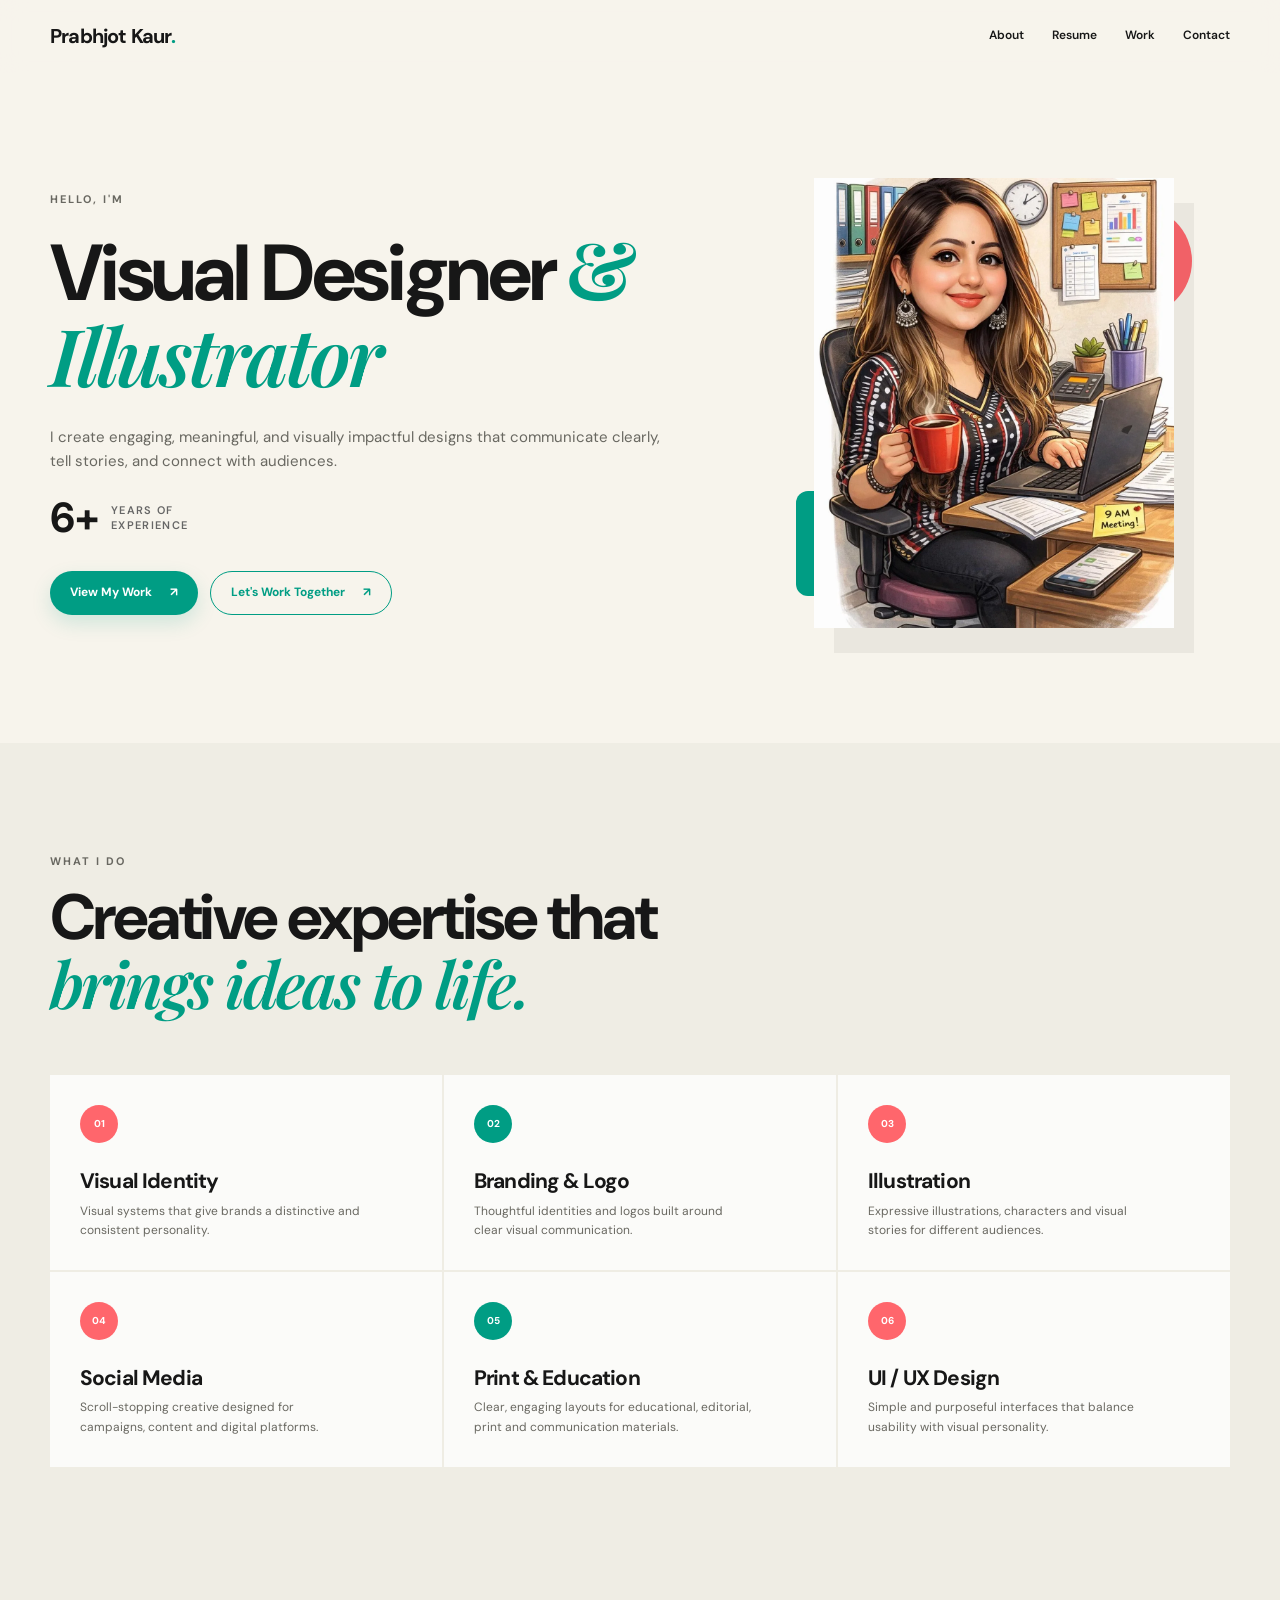
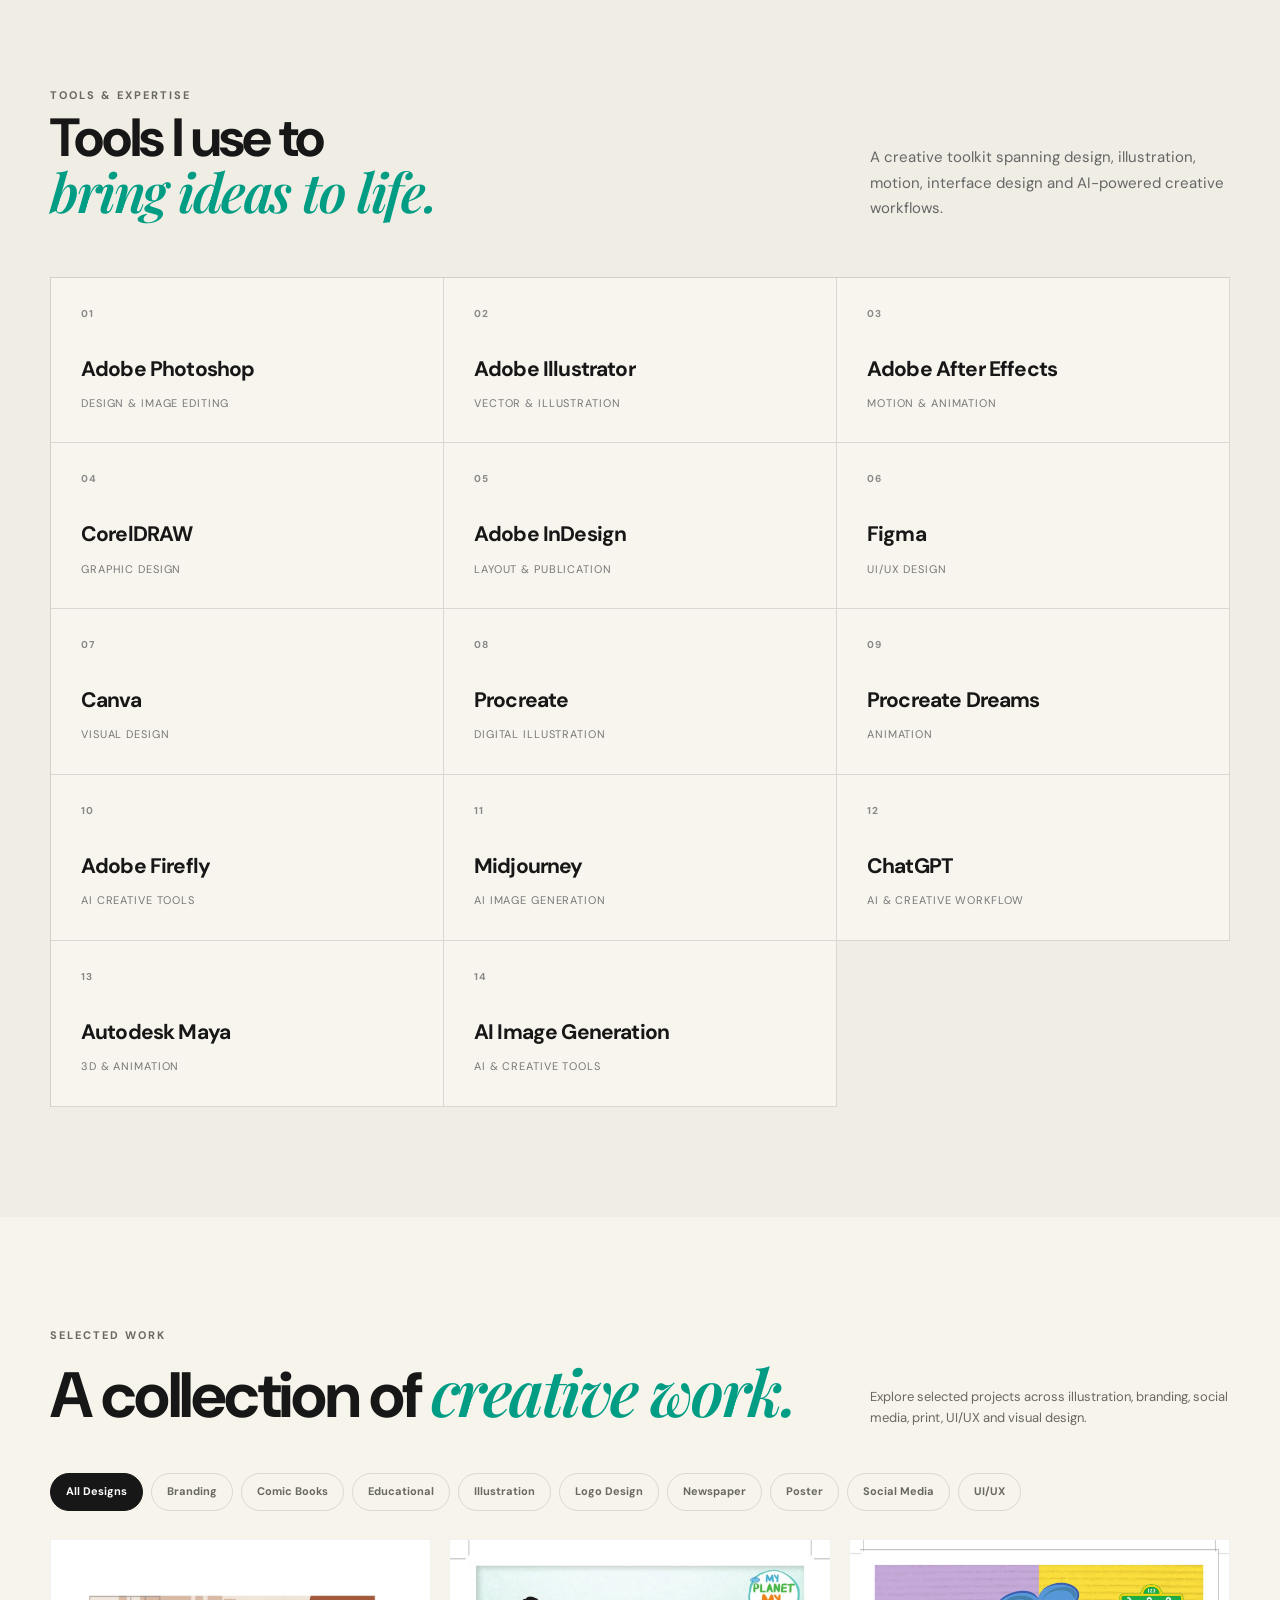
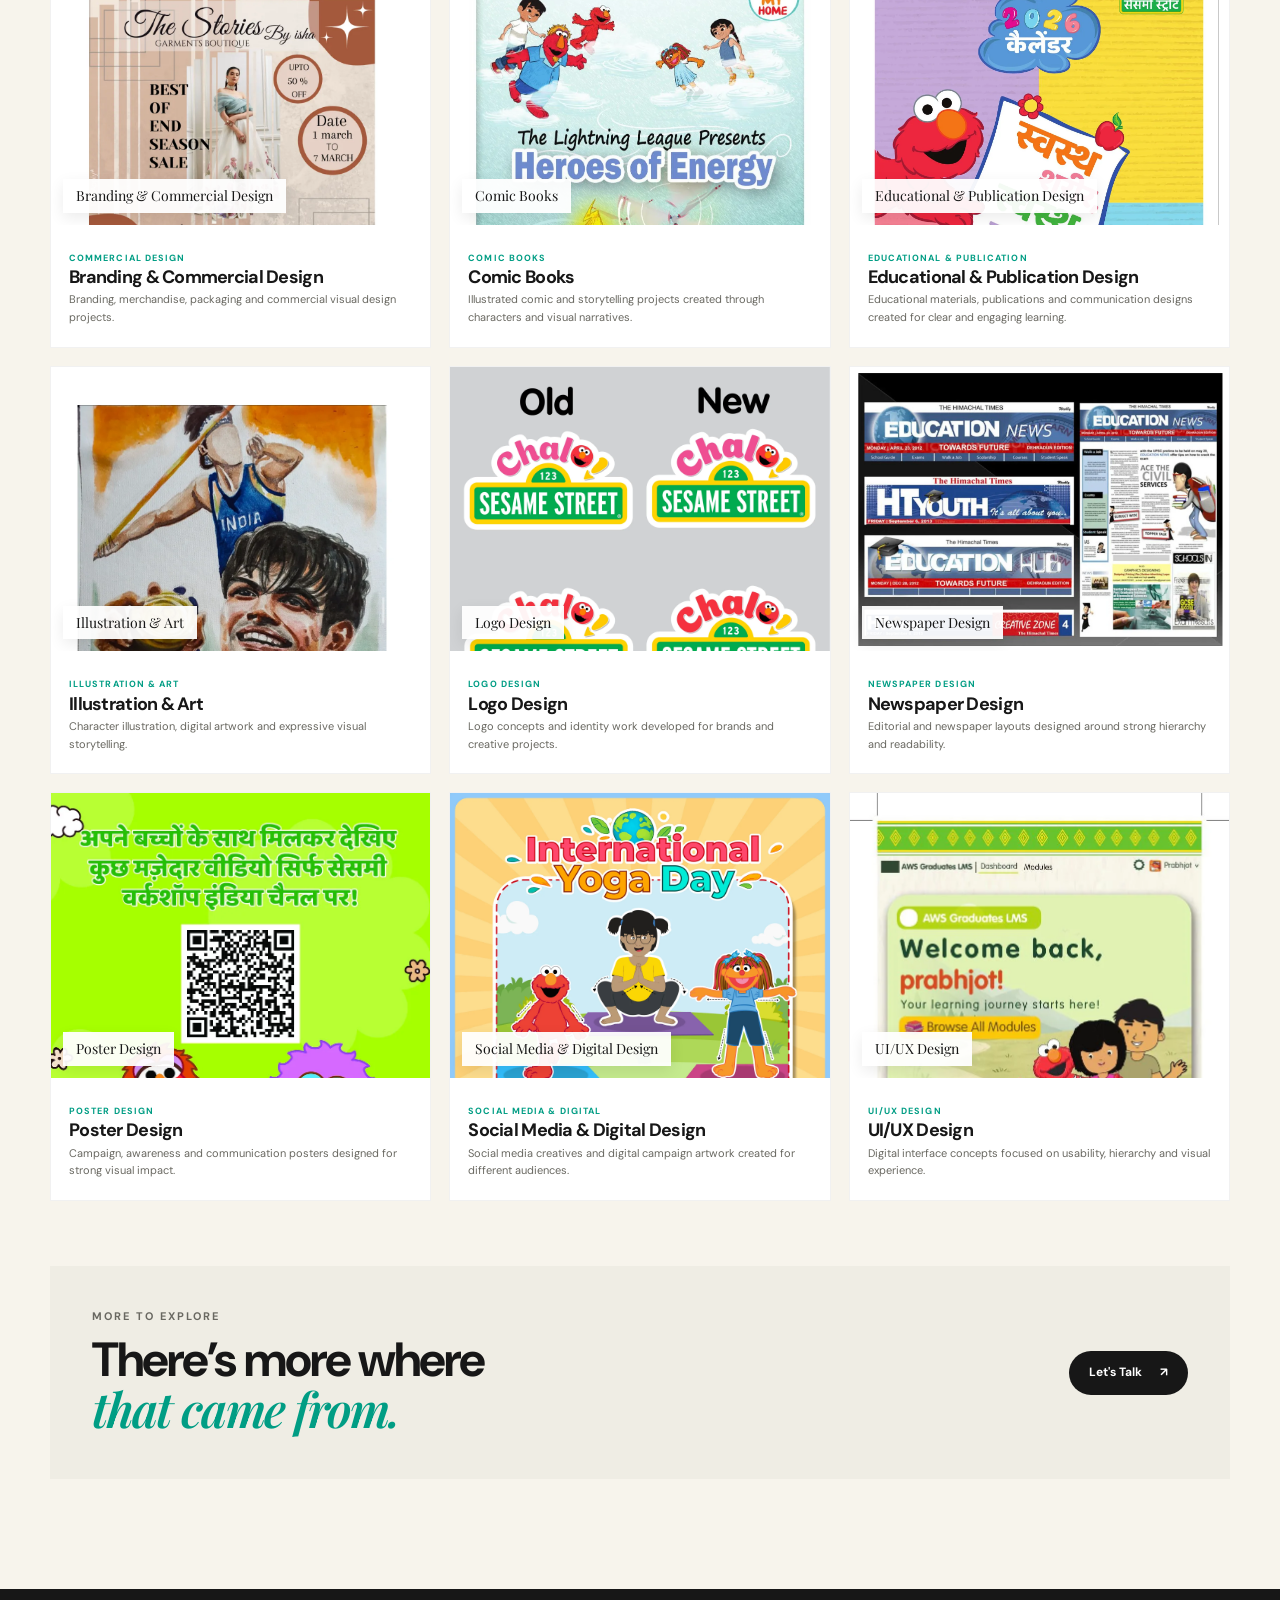
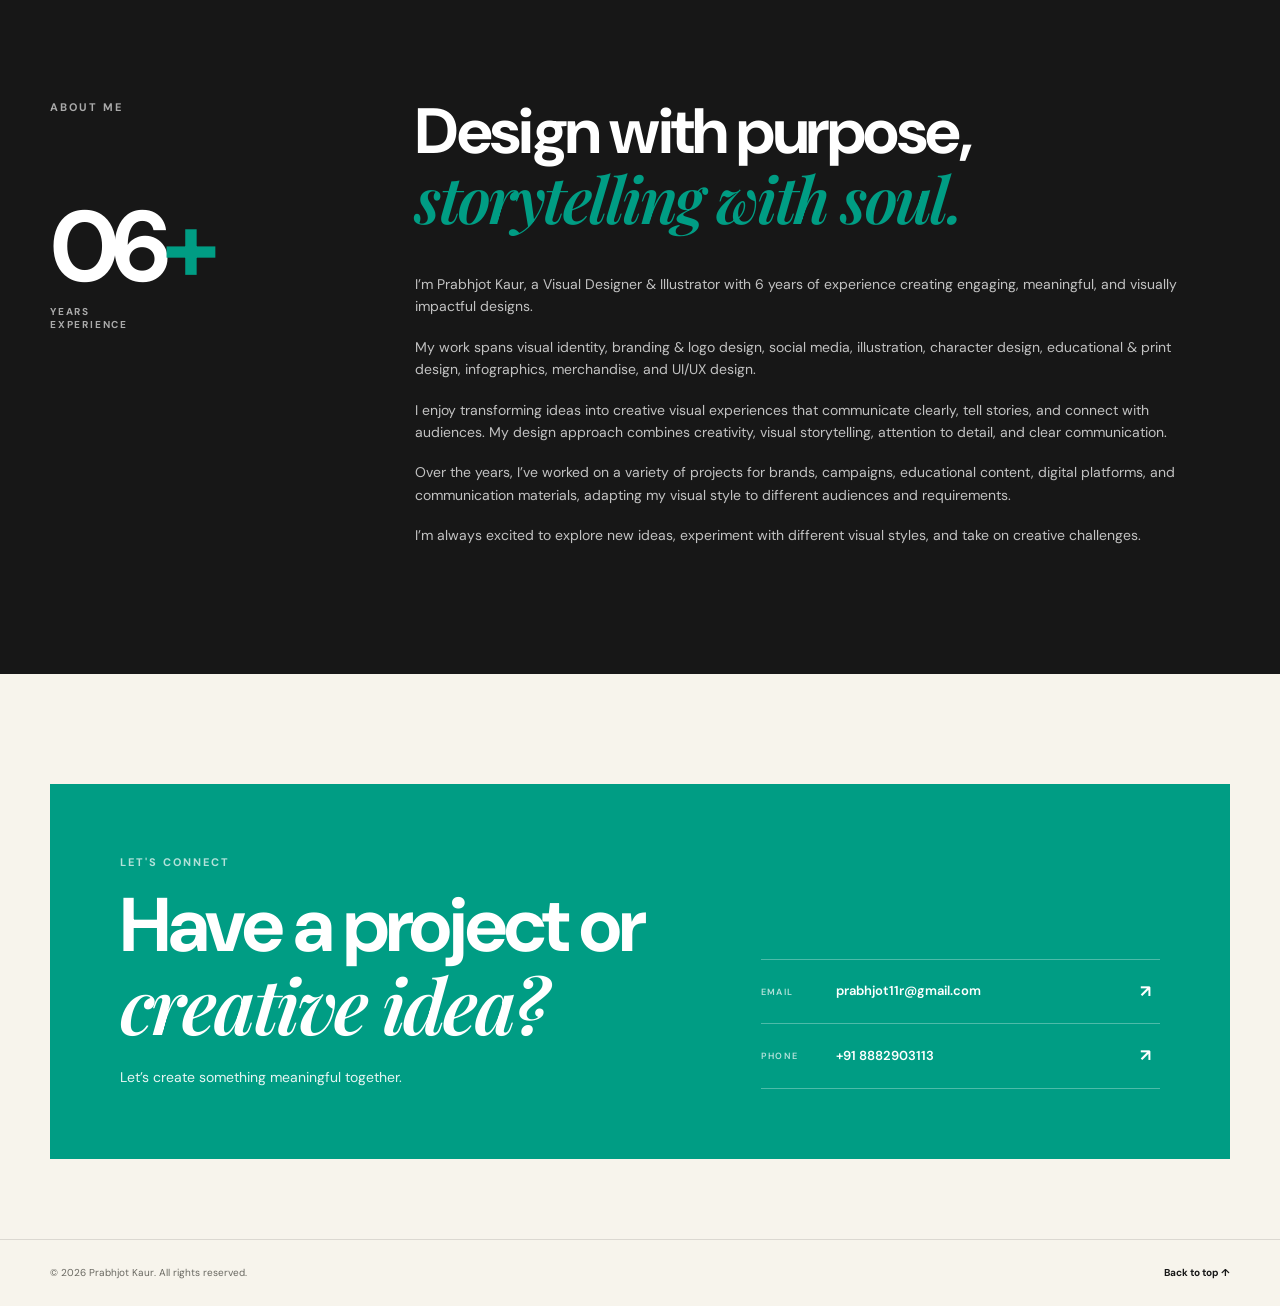
==== commit a0dc0f90: "added new section which is Tools section. and resume navlink" ====
--- a/index.html
+++ b/index.html
@@ -32,6 +32,13 @@
         </button>
         <nav class="main-nav" aria-label="Main navigation">
           <a href="#about">About</a>
+          <a
+            href="assets/Resume/Prabhjot kaur CV 2026.pdf"
+            target="_blank"
+            rel="noopener"
+          >
+            Resume
+          </a>
           <a href="portfolio.html">Work</a>
           <a href="#contact">Contact</a>
         </nav>
@@ -43,13 +50,16 @@
         <div class="container hero-grid">
           <div class="hero-copy reveal">
             <p class="eyebrow">HELLO, I'M</p>
-            <h1>
-              Visual Designer <span>&amp;</span><br /><em>Illustrator</em>
-            </h1>
+            <h1>Visual Designer <span>&amp;</span> <em>Illustrator</em></h1>
             <p class="hero-lead">
               I create engaging, meaningful, and visually impactful designs that
               communicate clearly, tell stories, and connect with audiences.
             </p>
+
+            <div class="hero-experience">
+              <strong>6+</strong>
+              <span>Years of<br />Experience</span>
+            </div>
             <div class="hero-actions">
               <a class="btn btn-primary" href="#work"
                 >View My Work <span>↗</span></a
@@ -131,6 +141,109 @@
                 visual personality.
               </p>
             </article>
+          </div>
+        </div>
+      </section>
+
+      <!-- Tools Section -->
+      <section class="tools-section">
+        <div class="container">
+          <div class="tools-heading">
+            <div>
+              <p class="eyebrow">TOOLS & EXPERTISE</p>
+              <h2>Tools I use to<br /><em>bring ideas to life.</em></h2>
+            </div>
+
+            <p class="tools-intro">
+              A creative toolkit spanning design, illustration, motion,
+              interface design and AI-powered creative workflows.
+            </p>
+          </div>
+
+          <div class="tools-grid">
+            <div class="tool-item">
+              <span class="tool-number">01</span>
+              <h3>Adobe Photoshop</h3>
+              <span class="tool-type">Design & Image Editing</span>
+            </div>
+
+            <div class="tool-item">
+              <span class="tool-number">02</span>
+              <h3>Adobe Illustrator</h3>
+              <span class="tool-type">Vector & Illustration</span>
+            </div>
+
+            <div class="tool-item">
+              <span class="tool-number">03</span>
+              <h3>Adobe After Effects</h3>
+              <span class="tool-type">Motion & Animation</span>
+            </div>
+
+            <div class="tool-item">
+              <span class="tool-number">04</span>
+              <h3>CorelDRAW</h3>
+              <span class="tool-type">Graphic Design</span>
+            </div>
+
+            <div class="tool-item">
+              <span class="tool-number">05</span>
+              <h3>Adobe InDesign</h3>
+              <span class="tool-type">Layout & Publication</span>
+            </div>
+
+            <div class="tool-item">
+              <span class="tool-number">06</span>
+              <h3>Figma</h3>
+              <span class="tool-type">UI/UX Design</span>
+            </div>
+
+            <div class="tool-item">
+              <span class="tool-number">07</span>
+              <h3>Canva</h3>
+              <span class="tool-type">Visual Design</span>
+            </div>
+
+            <div class="tool-item">
+              <span class="tool-number">08</span>
+              <h3>Procreate</h3>
+              <span class="tool-type">Digital Illustration</span>
+            </div>
+
+            <div class="tool-item">
+              <span class="tool-number">09</span>
+              <h3>Procreate Dreams</h3>
+              <span class="tool-type">Animation</span>
+            </div>
+
+            <div class="tool-item">
+              <span class="tool-number">10</span>
+              <h3>Adobe Firefly</h3>
+              <span class="tool-type">AI Creative Tools</span>
+            </div>
+
+            <div class="tool-item">
+              <span class="tool-number">11</span>
+              <h3>Midjourney</h3>
+              <span class="tool-type">AI Image Generation</span>
+            </div>
+
+            <div class="tool-item">
+              <span class="tool-number">12</span>
+              <h3>ChatGPT</h3>
+              <span class="tool-type">AI & Creative Workflow</span>
+            </div>
+
+            <div class="tool-item">
+              <span class="tool-number">13</span>
+              <h3>Autodesk Maya</h3>
+              <span class="tool-type">3D & Animation</span>
+            </div>
+
+            <div class="tool-item">
+              <span class="tool-number">14</span>
+              <h3>AI Image Generation</h3>
+              <span class="tool-type">AI & Creative Tools</span>
+            </div>
           </div>
         </div>
       </section>
--- a/css/style.css
+++ b/css/style.css
@@ -136,6 +136,39 @@
   color: var(--muted);
   font-size: 15px;
 }
+.hero-experience {
+  display: flex;
+  align-items: center;
+  gap: 12px;
+  margin: 24px 0 28px;
+}
+
+.hero-experience strong {
+  font-size: 42px;
+  line-height: 1;
+  font-weight: 700;
+  color: var(--accent);
+}
+
+.hero-experience span {
+  font-size: 11px;
+  line-height: 1.35;
+  text-transform: uppercase;
+  letter-spacing: 0.12em;
+  font-weight: 600;
+  color: #666;
+}
+
+@media (max-width: 768px) {
+  .hero-experience {
+    margin: 18px 0 24px;
+  }
+
+  .hero-experience strong {
+    font-size: 34px;
+  }
+}
+
 .hero-actions {
   display: flex;
   gap: 12px;
@@ -841,7 +874,6 @@
   transform: scale(1.035);
 }
 
-
 /* Project title label */
 
 .project-mark {
@@ -863,11 +895,9 @@
   box-shadow: 0 5px 15px rgba(0, 0, 0, 0.08);
 }
 
-
 /* Mobile */
 
 @media (max-width: 650px) {
-
   .project-visual {
     aspect-ratio: 4 / 3;
   }
@@ -878,10 +908,139 @@
     padding: 8px 11px;
     font-size: 13px;
   }
-
 }
 
 .project-visual::before,
 .project-visual::after {
   display: none !important;
 }
+
+/* =========================================
+   TOOLS SECTION
+========================================= */
+
+.tools-section {
+  padding: 110px 0;
+  background: #efede4;
+}
+
+.tools-heading {
+  display: flex;
+  justify-content: space-between;
+  align-items: flex-end;
+  gap: 60px;
+  margin-bottom: 55px;
+}
+
+.tools-heading h2 {
+  margin: 8px 0 0;
+  font-size: clamp(42px, 4.2vw, 68px);
+  line-height: 0.98;
+  letter-spacing: -0.04em;
+}
+
+.tools-intro {
+  max-width: 360px;
+  margin: 0;
+  color: #666;
+  line-height: 1.7;
+  font-size: 15px;
+}
+
+.tools-grid {
+  display: grid;
+  grid-template-columns: repeat(3, 1fr);
+  border-top: 1px solid rgba(0, 0, 0, 0.12);
+  border-left: 1px solid rgba(0, 0, 0, 0.12);
+}
+
+.tool-item {
+  position: relative;
+  min-height: 165px;
+  padding: 28px 30px;
+  border-right: 1px solid rgba(0, 0, 0, 0.12);
+  border-bottom: 1px solid rgba(0, 0, 0, 0.12);
+  background: #f7f5ee;
+  transition:
+    background 0.3s ease,
+    transform 0.3s ease;
+}
+
+.tool-item:hover {
+  background: #00a98f;
+  transform: translateY(-3px);
+}
+
+.tool-number {
+  display: block;
+  margin-bottom: 35px;
+  font-size: 10px;
+  font-weight: 700;
+  letter-spacing: 0.12em;
+  color: #888;
+}
+
+.tool-item h3 {
+  margin: 0 0 7px;
+  font-size: 21px;
+  line-height: 1.2;
+  transition: color 0.3s ease;
+}
+
+.tool-type {
+  font-size: 11px;
+  letter-spacing: 0.08em;
+  text-transform: uppercase;
+  color: #777;
+  transition: color 0.3s ease;
+}
+
+.tool-item:hover h3,
+.tool-item:hover .tool-type,
+.tool-item:hover .tool-number {
+  color: #fff;
+}
+
+/* =========================================
+   RESPONSIVE
+========================================= */
+
+@media (max-width: 900px) {
+  .tools-heading {
+    align-items: flex-start;
+    flex-direction: column;
+    gap: 20px;
+  }
+
+  .tools-grid {
+    grid-template-columns: repeat(2, 1fr);
+  }
+}
+
+@media (max-width: 600px) {
+  .tools-section {
+    padding: 75px 0;
+  }
+
+  .tools-heading {
+    margin-bottom: 35px;
+  }
+
+  .tools-grid {
+    grid-template-columns: 1fr;
+  }
+
+  .tool-item {
+    min-height: 145px;
+    padding: 24px;
+  }
+
+  .tool-number {
+    margin-bottom: 28px;
+  }
+
+  .tools-heading h2 {
+    font-size: 42px;
+    line-height: 1;
+  }
+}
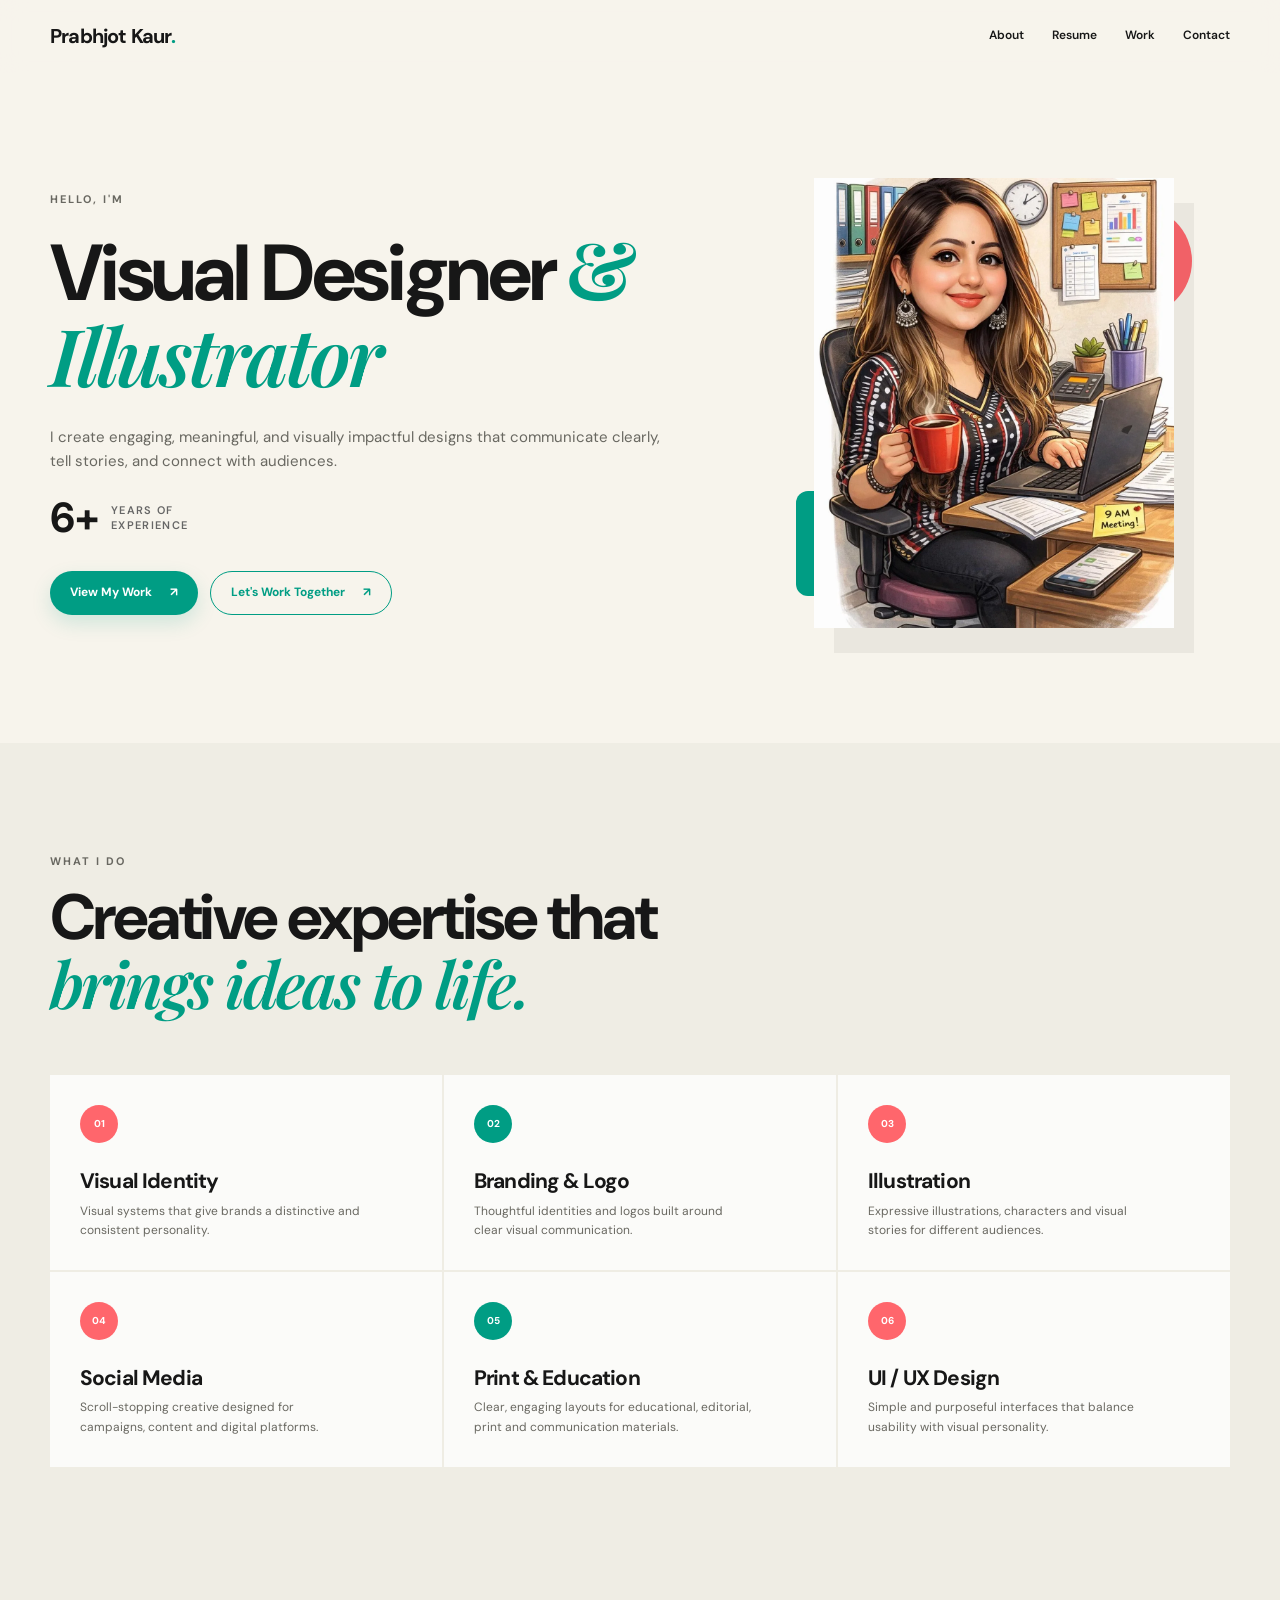
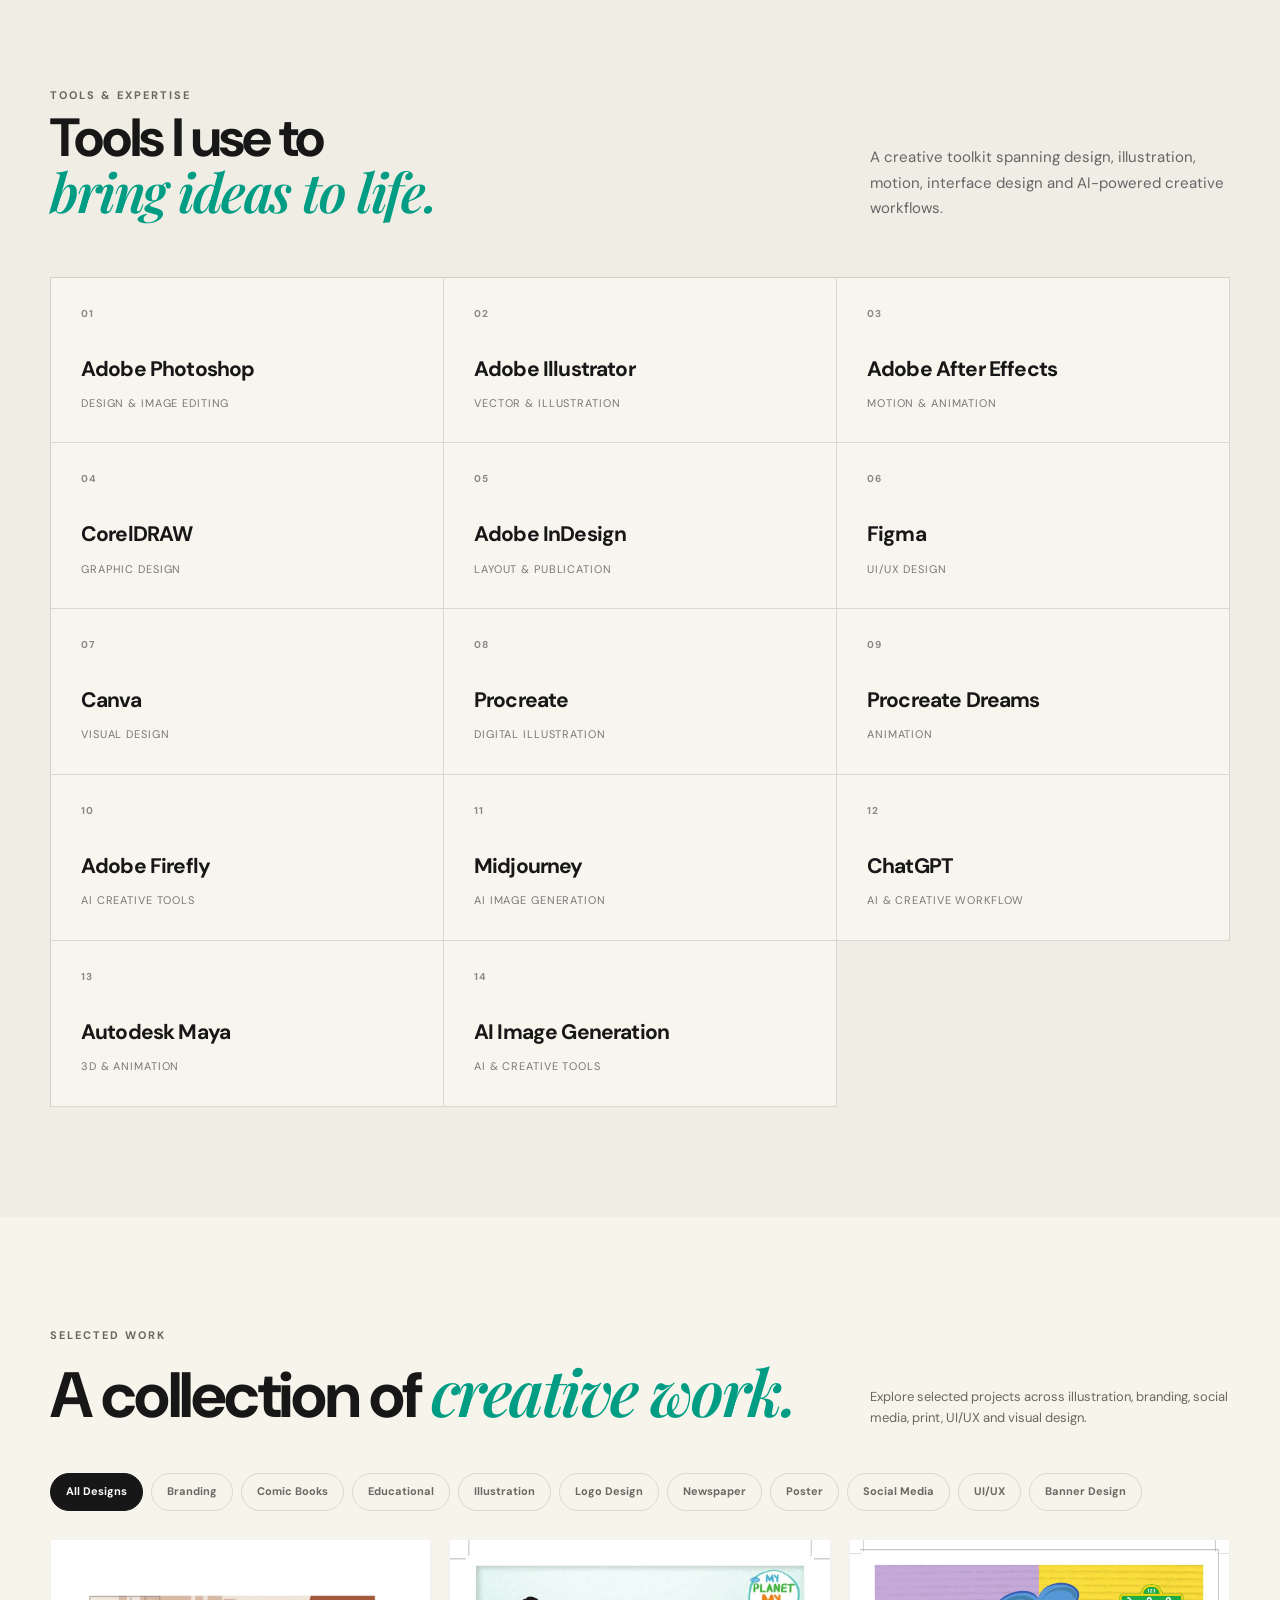
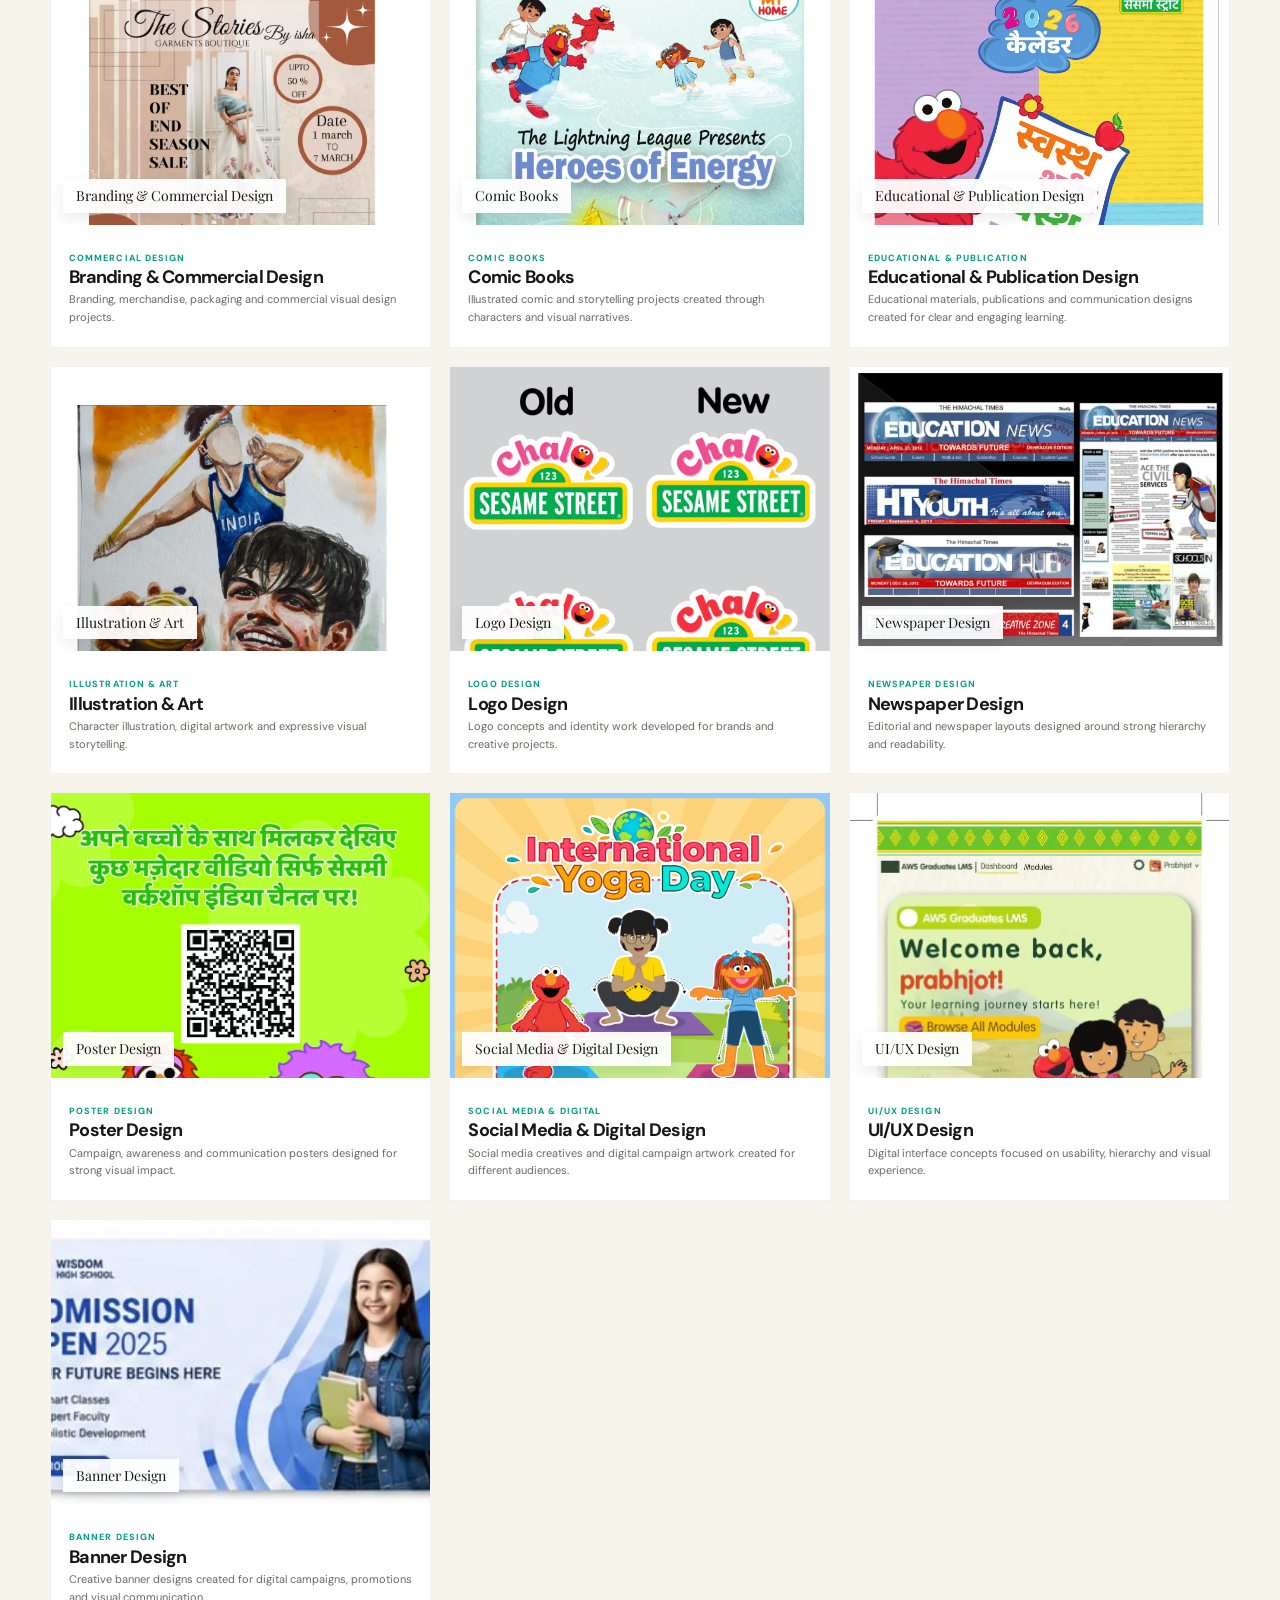
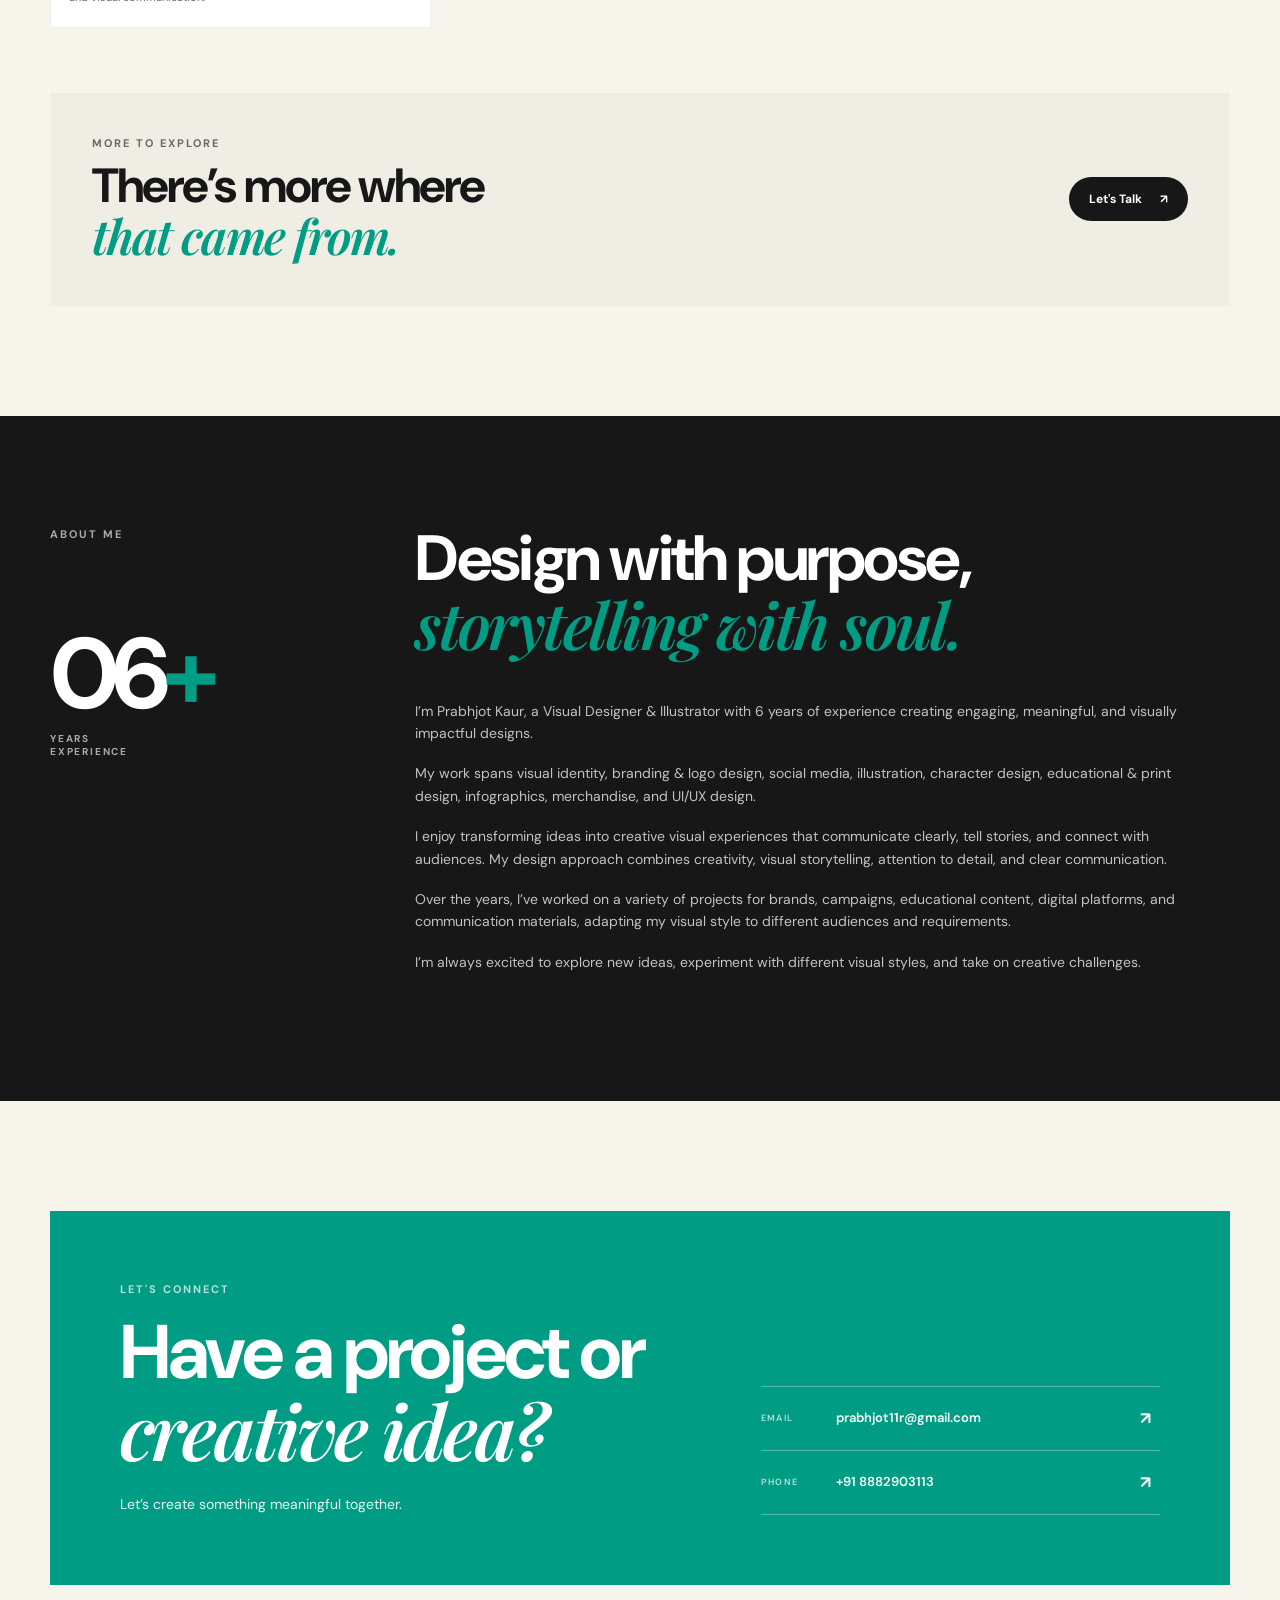
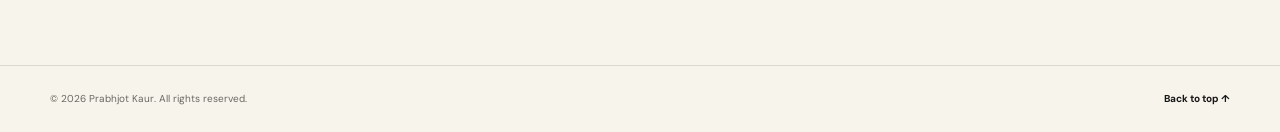
==== commit c426b80c: "Banner design category added, and some images also added." ====
--- a/index.html
+++ b/index.html
@@ -32,11 +32,7 @@
         </button>
         <nav class="main-nav" aria-label="Main navigation">
           <a href="#about">About</a>
-          <a
-            href="assets/Resume/Prabhjot kaur CV 2026.pdf"
-            target="_blank"
-            rel="noopener"
-          >
+          <a href="./assets/Resume/resume.pdf" target="_blank" rel="noopener">
             Resume
           </a>
           <a href="portfolio.html">Work</a>
@@ -295,6 +291,8 @@
             </button>
 
             <button class="filter-btn" data-filter="uiux">UI/UX</button>
+
+            <button class="filter-btn" data-filter="banner">Banner Design</button>
           </div>
 
           <div class="project-grid" id="projectGrid"></div>
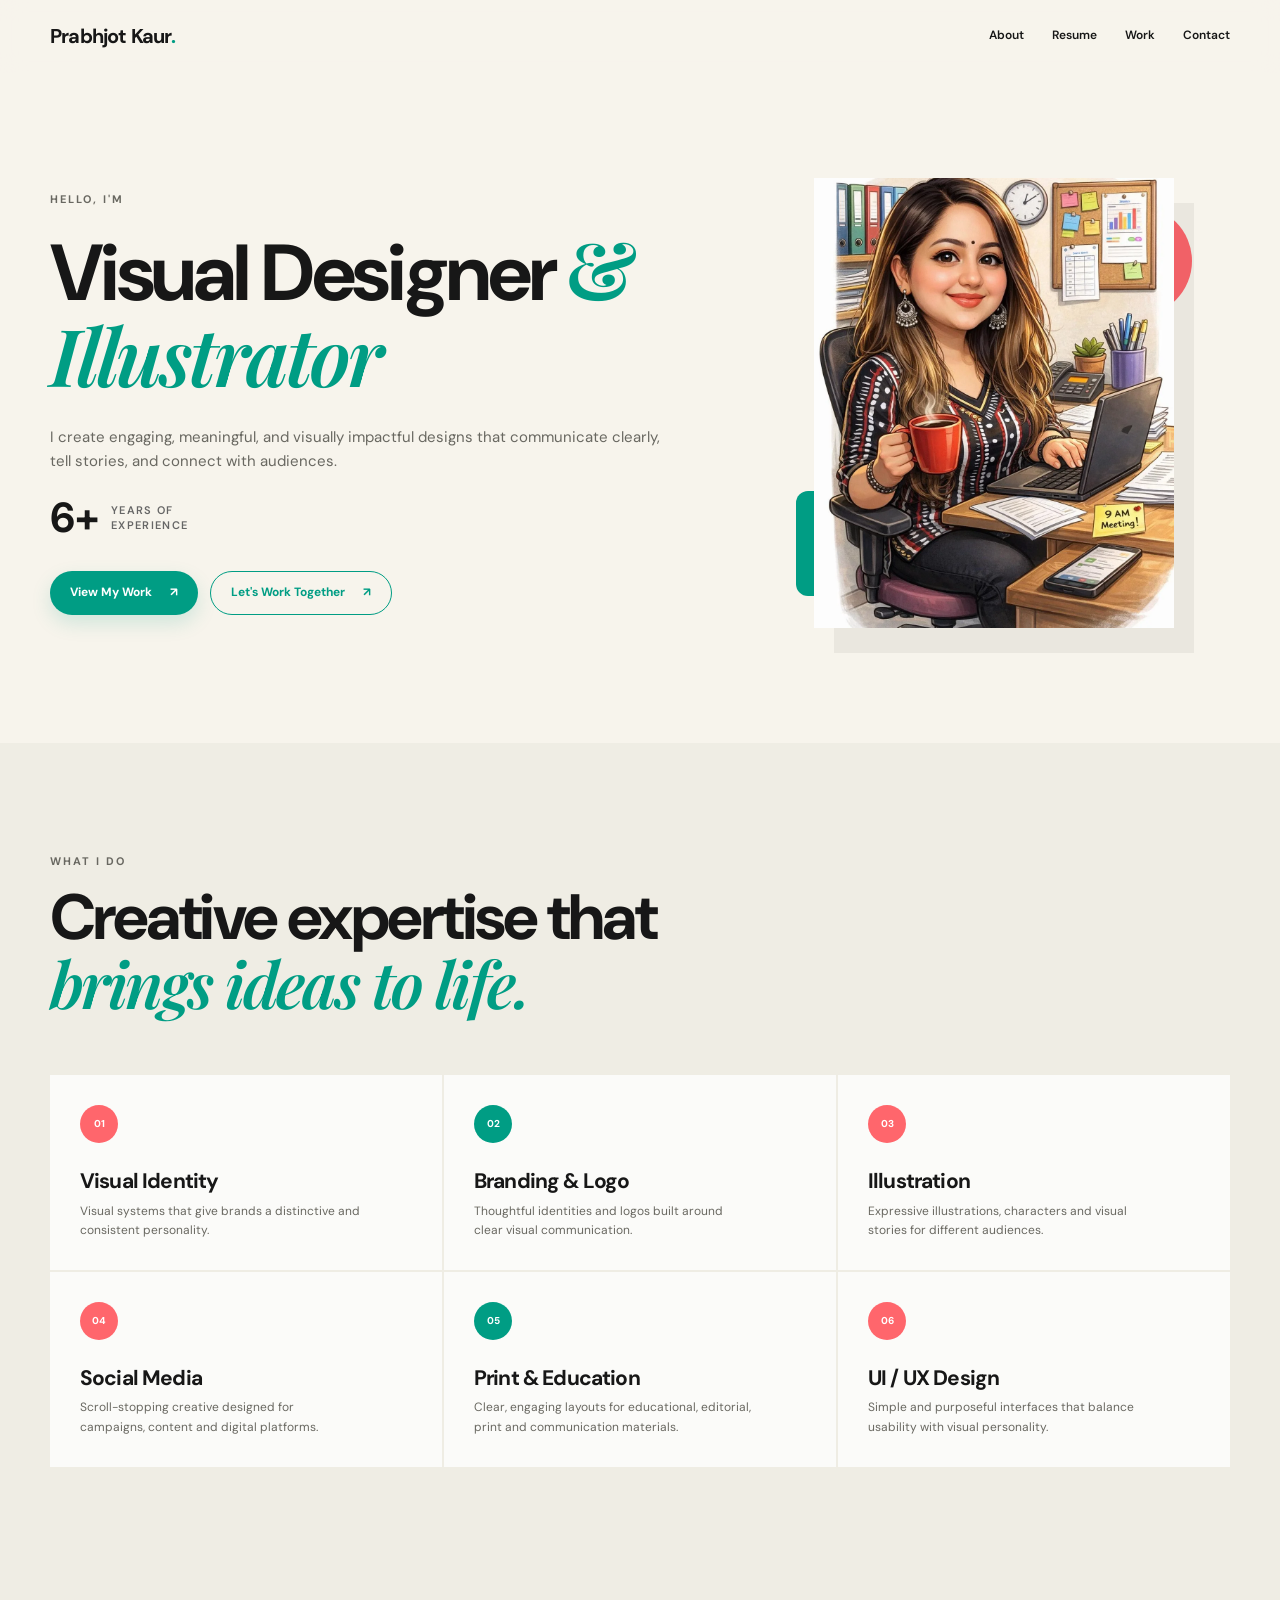
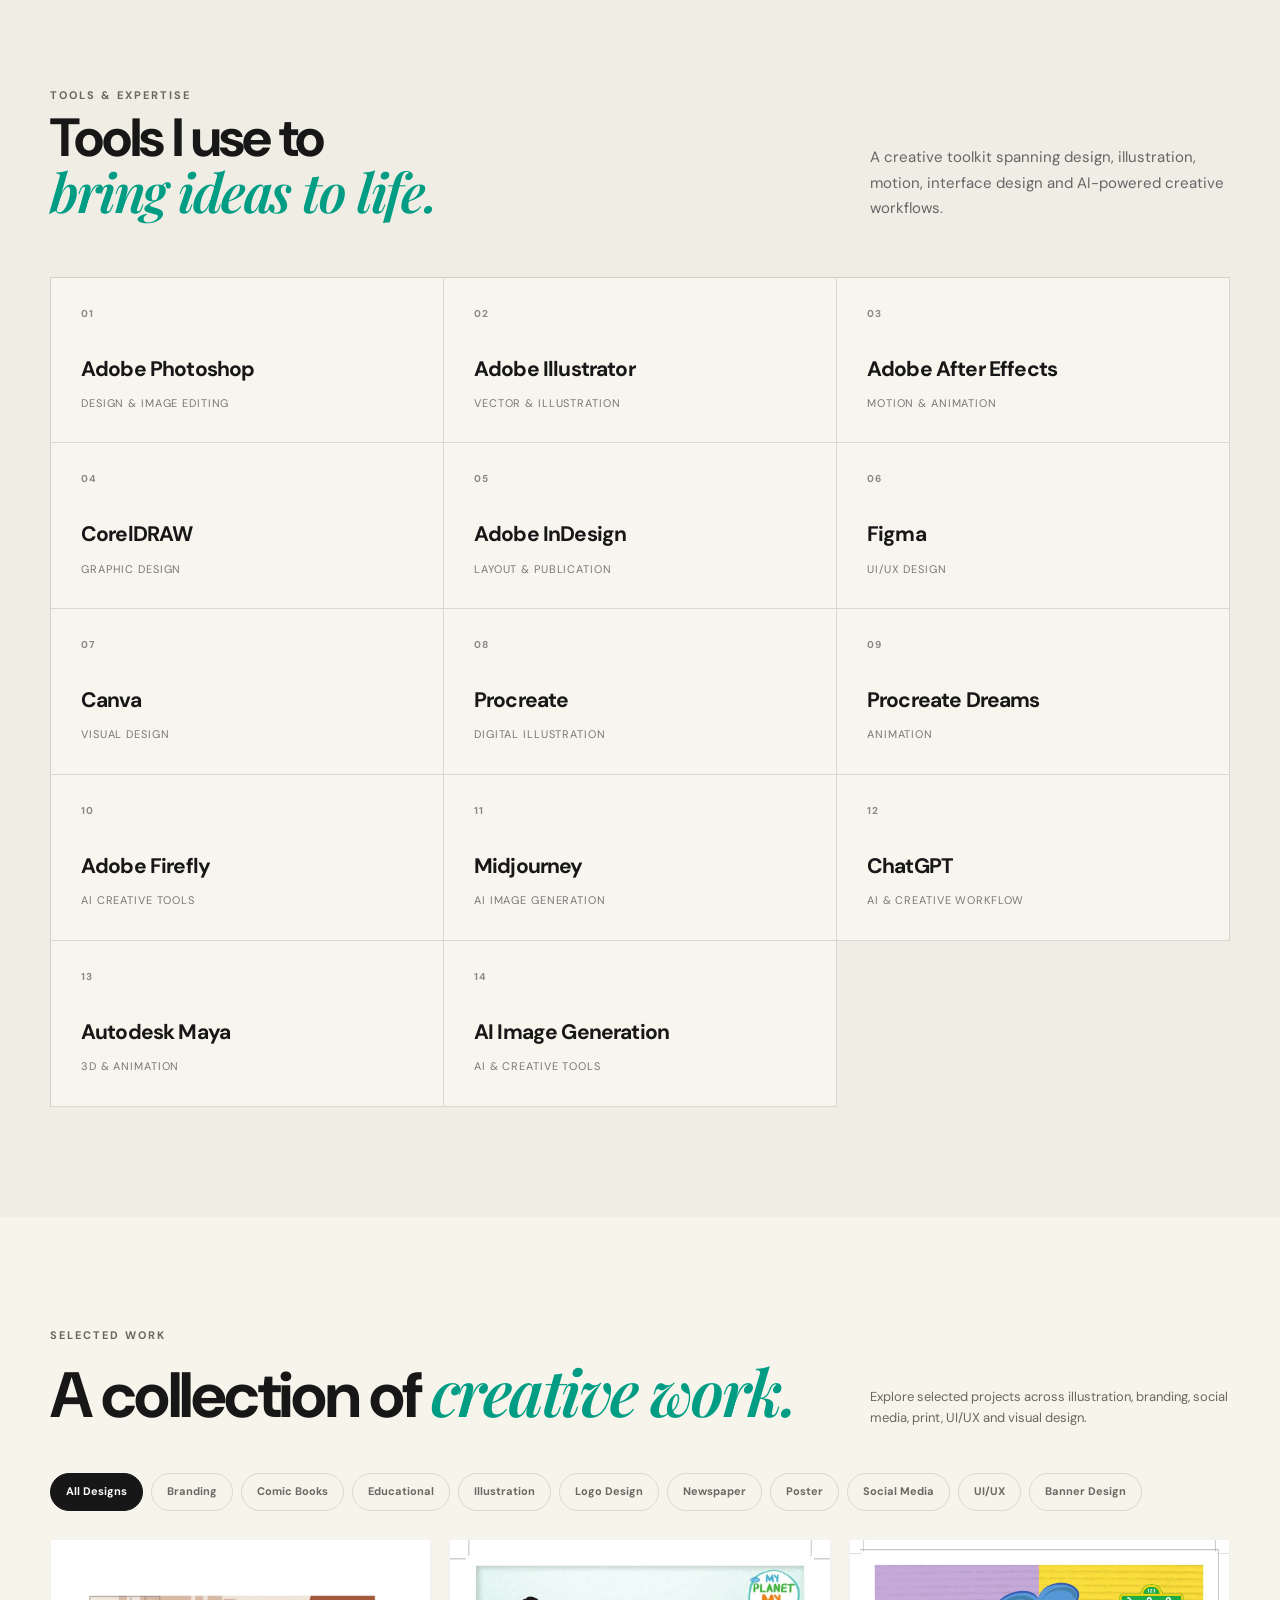
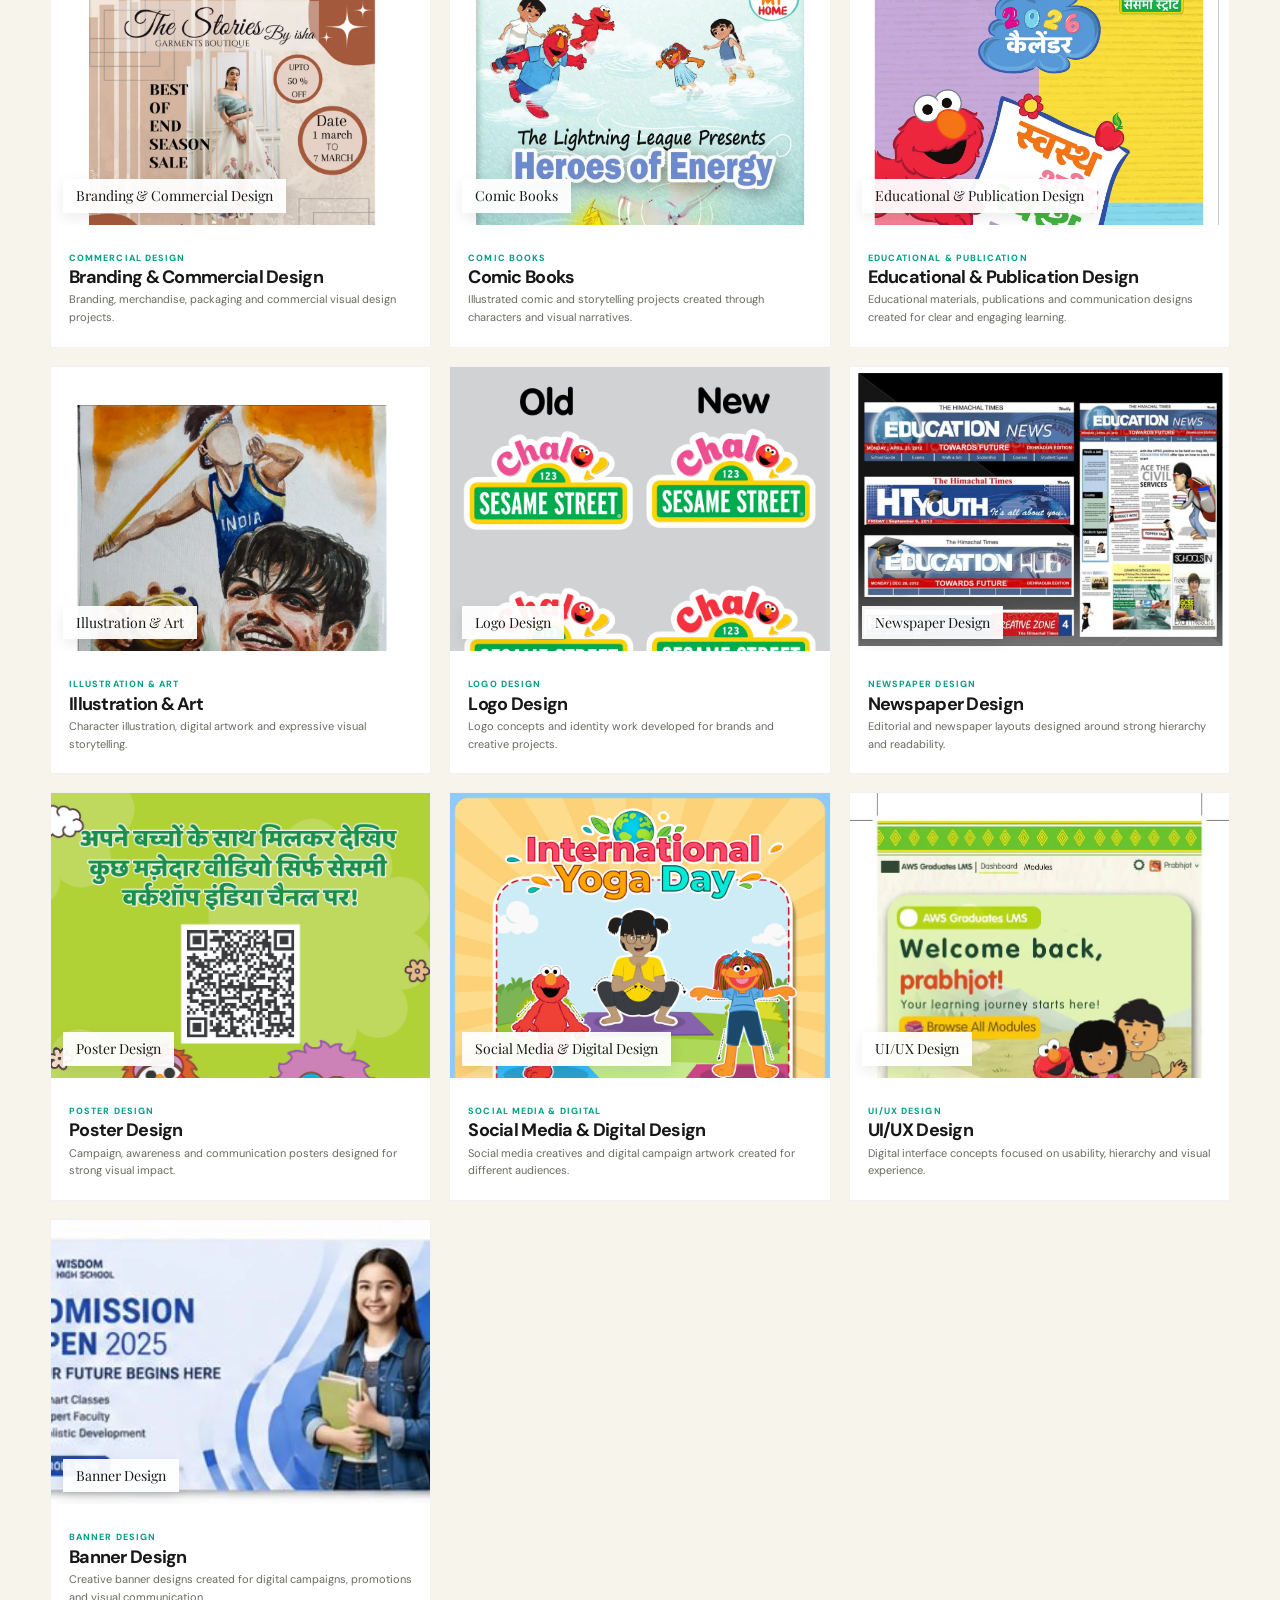
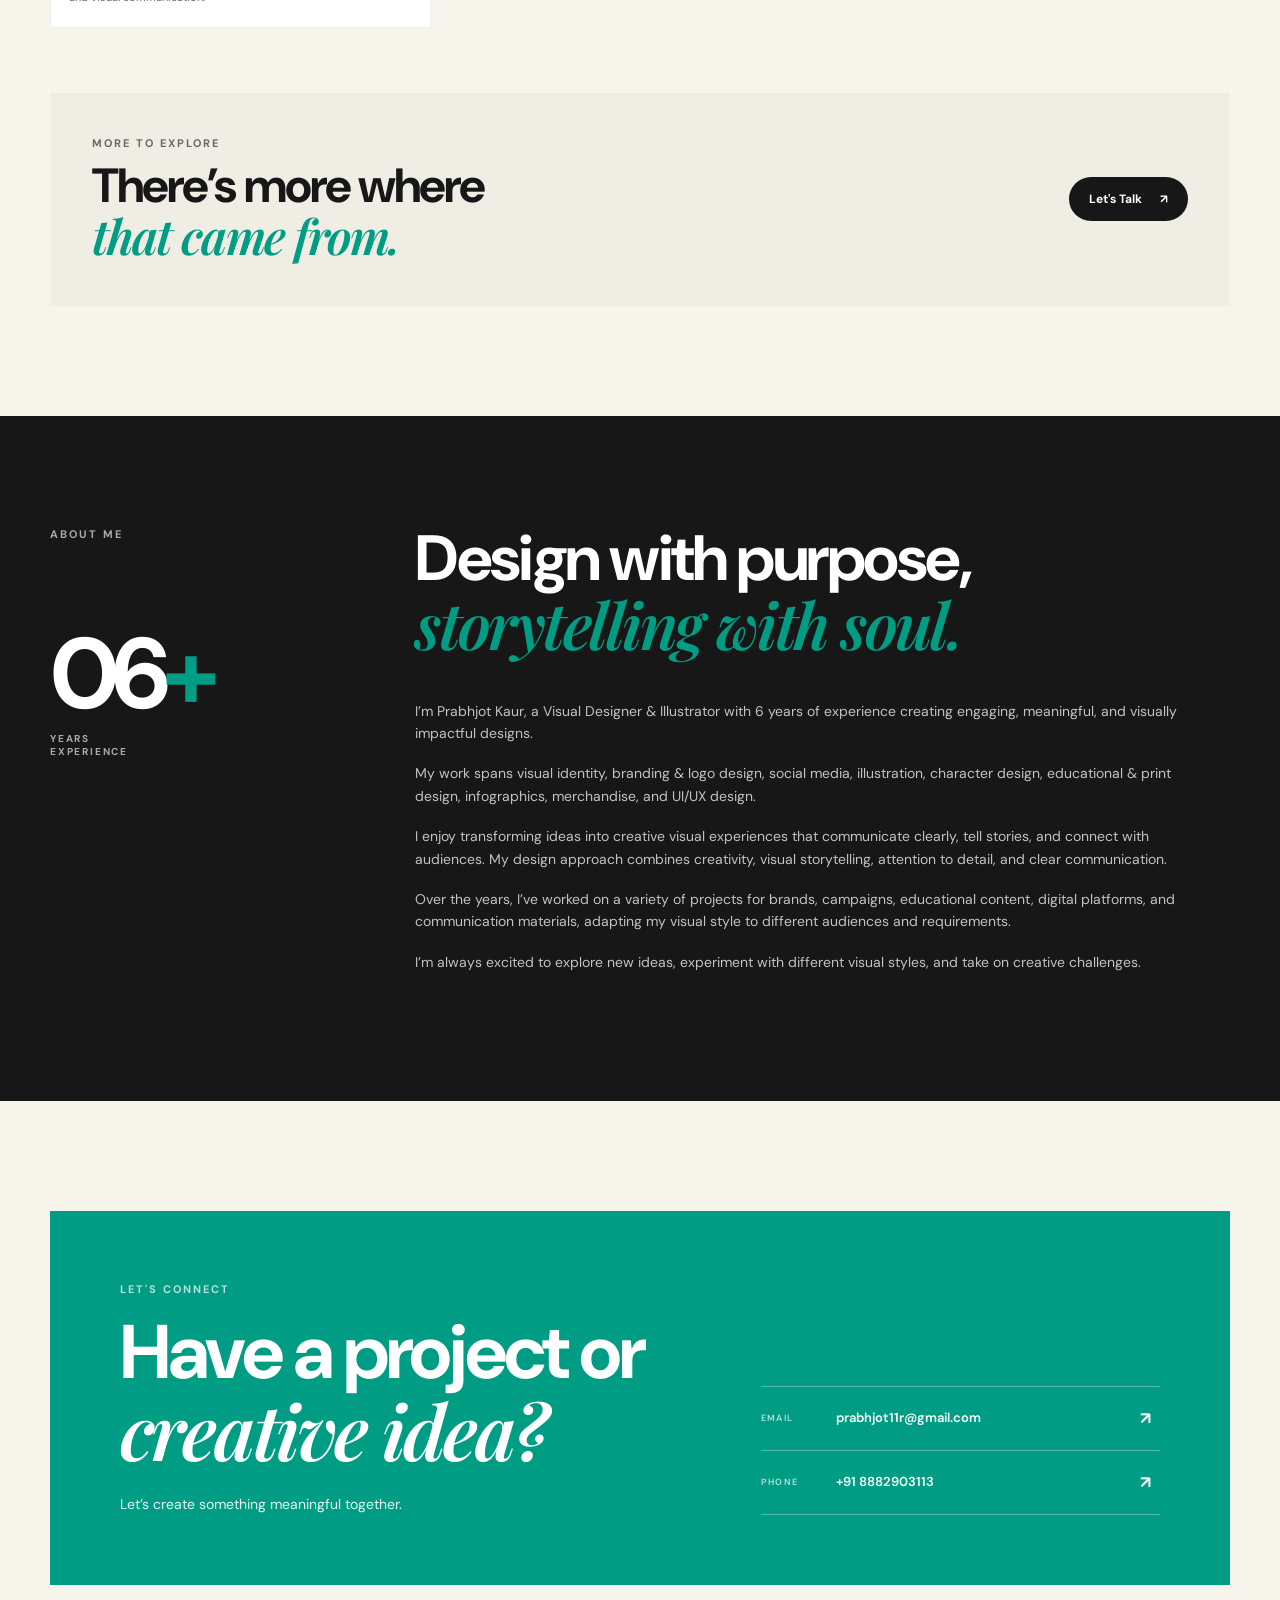
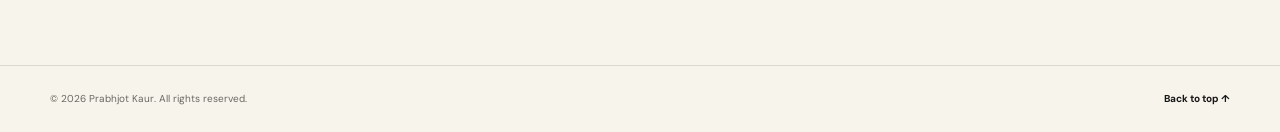
==== commit 9b73fdf6: "updated resume" ====
--- a/index.html
+++ b/index.html
@@ -32,7 +32,7 @@
         </button>
         <nav class="main-nav" aria-label="Main navigation">
           <a href="#about">About</a>
-          <a href="./assets/Resume/resume.pdf" target="_blank" rel="noopener">
+          <a href="./assets/Resume/Prabhjot_Kaur_Resume.pdf" target="_blank" rel="noopener">
             Resume
           </a>
           <a href="portfolio.html">Work</a>
